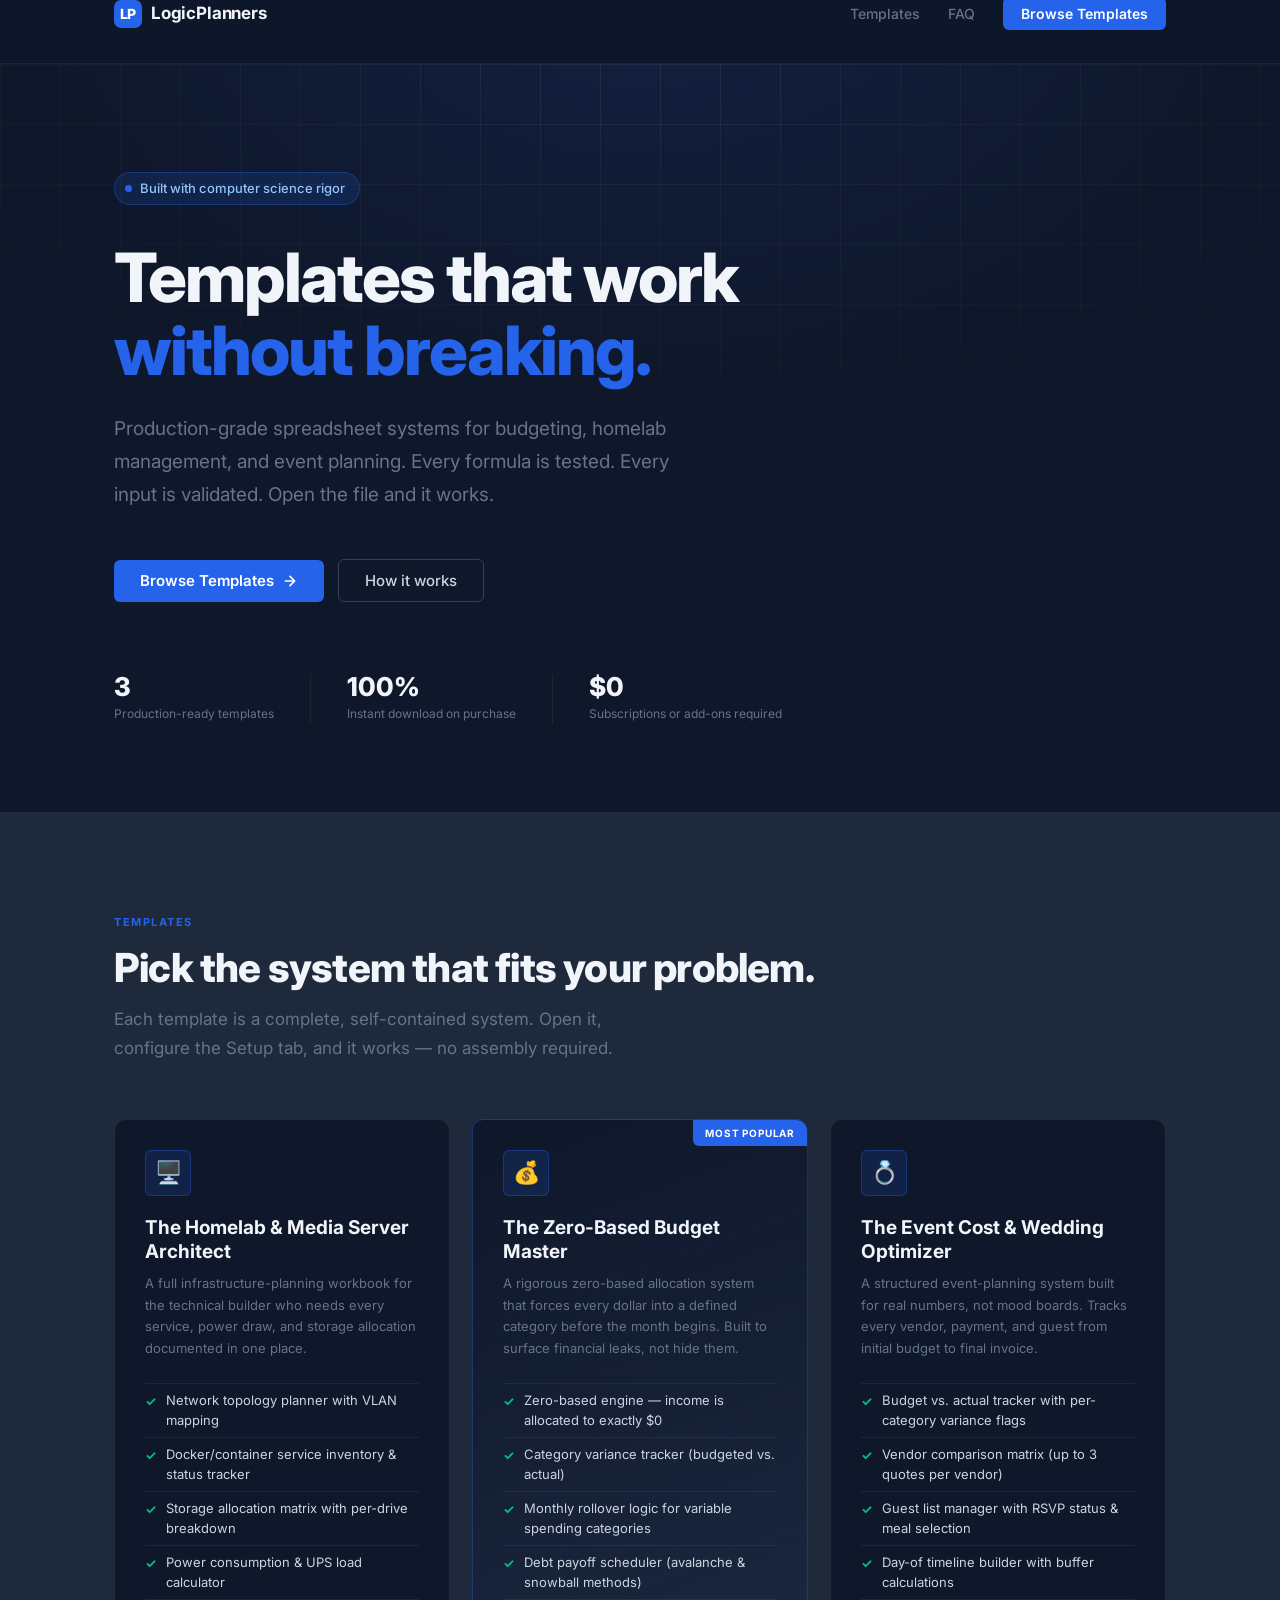
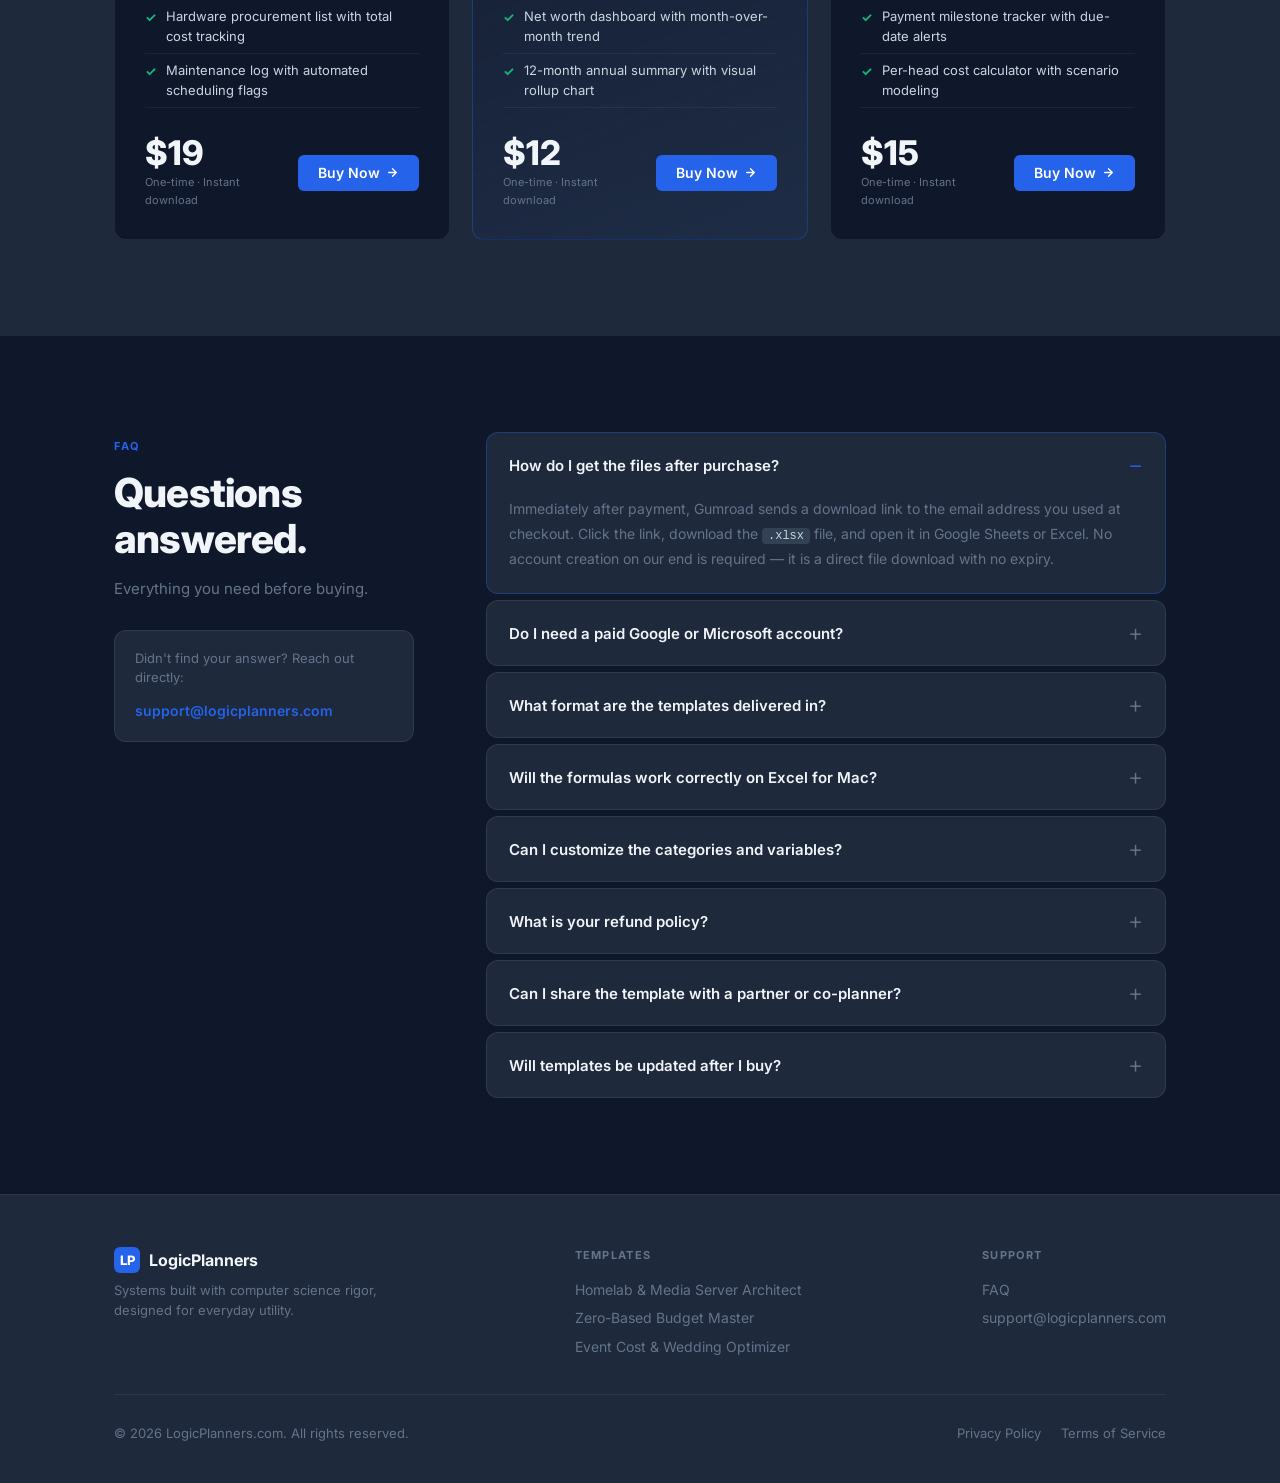
==== index.html @ 468525bf "Moved index.html to the root directory." ====
<!DOCTYPE html>
<html lang="en">
<head>
  <meta charset="UTF-8">
  <meta name="viewport" content="width=device-width, initial-scale=1.0">
  <meta name="description" content="Production-grade spreadsheet templates for budgeting, homelab management, and event planning. Built with computer science rigor, designed for everyday utility.">
  <meta name="theme-color" content="#0F172A">
  <title>LogicPlanners — Precision-Engineered Templates</title>
  <link rel="preconnect" href="https://fonts.googleapis.com">
  <link rel="preconnect" href="https://fonts.gstatic.com" crossorigin>
  <link href="https://fonts.googleapis.com/css2?family=Inter:ital,opsz,wght@0,14..32,400;0,14..32,500;0,14..32,600;0,14..32,700;0,14..32,800;1,14..32,400&display=swap" rel="stylesheet">
  <script src="https://gumroad.com/js/gumroad.js"></script>

  <style>
    /* ==========================================================
       CSS CUSTOM PROPERTIES — SLATE DARK PALETTE
    ========================================================== */
    :root {
      /* Surfaces */
      --bg-base:          #0F172A; /* Slate 900 */
      --bg-surface:       #1E293B; /* Slate 800 */
      --bg-elevated:      #334155; /* Slate 700 */

      /* Text */
      --text-primary:     #F1F5F9; /* Slate 100 */
      --text-secondary:   #CBD5E1; /* Slate 300 */
      --text-muted:       #64748B; /* Slate 500 — matches design_system.md */

      /* Accent */
      --accent:           #2563EB; /* Blue — primary action, design_system.md */
      --accent-hover:     #1D4ED8;
      --accent-glow:      rgba(37, 99, 235, 0.15);
      --accent-border:    rgba(37, 99, 235, 0.35);

      /* Status */
      --success:          #10B981; /* Green — design_system.md */
      --error:            #EF4444; /* Red  — design_system.md */

      /* Borders */
      --border-subtle:    rgba(255, 255, 255, 0.06);
      --border-card:      rgba(255, 255, 255, 0.08);

      /* Misc */
      --radius-sm:        6px;
      --radius-md:        12px;
      --shadow-card:      0 8px 32px rgba(0, 0, 0, 0.45);
      --transition:       all 0.2s ease;
    }

    /* ==========================================================
       RESET & BASE
    ========================================================== */
    *, *::before, *::after {
      box-sizing: border-box;
      margin: 0;
      padding: 0;
    }

    html {
      scroll-behavior: smooth;
    }

    body {
      font-family: 'Inter', -apple-system, BlinkMacSystemFont, 'Segoe UI', Arial, sans-serif;
      background-color: var(--bg-base);
      color: var(--text-primary);
      line-height: 1.6;
      -webkit-font-smoothing: antialiased;
      -moz-osx-font-smoothing: grayscale;
    }

    a {
      color: inherit;
      text-decoration: none;
    }

    ul {
      list-style: none;
    }

    /* ==========================================================
       LAYOUT
    ========================================================== */
    .container {
      max-width: 1100px;
      margin: 0 auto;
      padding: 0 24px;
    }

    .section {
      padding: 96px 0;
    }

    /* ==========================================================
       TYPE SCALE
    ========================================================== */
    .section-eyebrow {
      display: inline-block;
      font-size: 11px;
      font-weight: 700;
      letter-spacing: 0.14em;
      text-transform: uppercase;
      color: var(--accent);
      margin-bottom: 14px;
    }

    .section-heading {
      font-size: clamp(28px, 4vw, 40px);
      font-weight: 800;
      color: var(--text-primary);
      line-height: 1.15;
      letter-spacing: -0.02em;
      margin-bottom: 14px;
    }

    .section-subheading {
      font-size: 17px;
      color: var(--text-muted);
      line-height: 1.7;
      max-width: 560px;
    }

    /* ==========================================================
       NAV
    ========================================================== */
    .nav {
      position: sticky;
      top: 0;
      z-index: 200;
      height: 64px;
      background-color: rgba(15, 23, 42, 0.88);
      backdrop-filter: blur(16px);
      -webkit-backdrop-filter: blur(16px);
      border-bottom: 1px solid var(--border-subtle);
    }

    .nav-inner {
      height: 100%;
      display: flex;
      align-items: center;
      justify-content: space-between;
    }

    .nav-logo {
      display: flex;
      align-items: center;
      gap: 9px;
      font-size: 17px;
      font-weight: 700;
      color: var(--text-primary);
      letter-spacing: -0.01em;
    }

    .nav-logo-mark {
      width: 28px;
      height: 28px;
      background: var(--accent);
      border-radius: 7px;
      display: flex;
      align-items: center;
      justify-content: center;
      font-size: 14px;
      font-weight: 800;
      color: #fff;
      flex-shrink: 0;
    }

    .nav-links {
      display: flex;
      align-items: center;
      gap: 28px;
    }

    .nav-links a {
      font-size: 14px;
      font-weight: 500;
      color: var(--text-muted);
      transition: var(--transition);
    }

    .nav-links a:hover {
      color: var(--text-primary);
    }

    .nav-cta {
      background: var(--accent) !important;
      color: #fff !important;
      padding: 8px 18px;
      border-radius: var(--radius-sm);
      font-weight: 600 !important;
    }

    .nav-cta:hover {
      background: var(--accent-hover) !important;
    }

    /* ==========================================================
       HERO
    ========================================================== */
    .hero {
      padding: 108px 0 88px;
      position: relative;
      overflow: hidden;
    }

    /* Radial accent glow behind hero text */
    .hero::before {
      content: '';
      position: absolute;
      inset: 0;
      background:
        radial-gradient(ellipse 900px 600px at 50% -100px, rgba(37, 99, 235, 0.13) 0%, transparent 70%);
      pointer-events: none;
    }

    /* Subtle grid lines */
    .hero::after {
      content: '';
      position: absolute;
      inset: 0;
      background-image:
        linear-gradient(var(--border-subtle) 1px, transparent 1px),
        linear-gradient(90deg, var(--border-subtle) 1px, transparent 1px);
      background-size: 60px 60px;
      mask-image: radial-gradient(ellipse 80% 60% at 50% 0%, black 0%, transparent 100%);
      -webkit-mask-image: radial-gradient(ellipse 80% 60% at 50% 0%, black 0%, transparent 100%);
      pointer-events: none;
    }

    .hero-content {
      position: relative;
      z-index: 1;
    }

    .hero-badge {
      display: inline-flex;
      align-items: center;
      gap: 8px;
      background: var(--accent-glow);
      border: 1px solid var(--accent-border);
      border-radius: 100px;
      padding: 5px 14px 5px 10px;
      font-size: 13px;
      font-weight: 500;
      color: #93C5FD;
      margin-bottom: 36px;
    }

    .hero-badge-dot {
      width: 7px;
      height: 7px;
      background: var(--accent);
      border-radius: 50%;
      flex-shrink: 0;
    }

    .hero-headline {
      font-size: clamp(38px, 6.5vw, 68px);
      font-weight: 800;
      line-height: 1.08;
      letter-spacing: -0.03em;
      color: var(--text-primary);
      max-width: 820px;
      margin-bottom: 24px;
    }

    .hero-headline em {
      font-style: normal;
      color: var(--accent);
    }

    .hero-subheadline {
      font-size: clamp(16px, 2vw, 19px);
      color: var(--text-muted);
      max-width: 560px;
      line-height: 1.75;
      margin-bottom: 48px;
    }

    .hero-actions {
      display: flex;
      gap: 14px;
      flex-wrap: wrap;
      align-items: center;
      margin-bottom: 72px;
    }

    /* Primary CTA */
    .btn-primary {
      display: inline-flex;
      align-items: center;
      gap: 8px;
      background: var(--accent);
      color: #fff;
      font-size: 15px;
      font-weight: 600;
      padding: 13px 26px;
      border-radius: var(--radius-sm);
      border: none;
      cursor: pointer;
      transition: var(--transition);
      text-decoration: none;
      line-height: 1;
    }

    .btn-primary:hover {
      background: var(--accent-hover);
      transform: translateY(-2px);
      box-shadow: 0 8px 20px rgba(37, 99, 235, 0.35);
    }

    /* Ghost CTA */
    .btn-ghost {
      display: inline-flex;
      align-items: center;
      gap: 8px;
      background: transparent;
      color: var(--text-secondary);
      font-size: 15px;
      font-weight: 500;
      padding: 13px 26px;
      border-radius: var(--radius-sm);
      border: 1px solid var(--bg-elevated);
      cursor: pointer;
      transition: var(--transition);
      text-decoration: none;
      line-height: 1;
    }

    .btn-ghost:hover {
      border-color: var(--text-muted);
      color: var(--text-primary);
    }

    /* Arrow icon */
    .icon-arrow {
      display: inline-block;
      width: 16px;
      height: 16px;
    }

    /* Trust bar */
    .hero-trust {
      display: flex;
      align-items: center;
      gap: 0;
    }

    .trust-stat {
      padding: 0 36px 0 0;
      margin-right: 36px;
      border-right: 1px solid var(--border-subtle);
    }

    .trust-stat:last-child {
      border-right: none;
      margin-right: 0;
    }

    .trust-stat-number {
      font-size: 26px;
      font-weight: 800;
      color: var(--text-primary);
      display: block;
      line-height: 1;
      margin-bottom: 4px;
    }

    .trust-stat-label {
      font-size: 12px;
      color: var(--text-muted);
      display: block;
    }

    /* ==========================================================
       PRODUCT SHOWCASE
    ========================================================== */
    .products {
      background: var(--bg-surface);
    }

    .products-header {
      margin-bottom: 56px;
    }

    .products-grid {
      display: grid;
      grid-template-columns: repeat(3, 1fr);
      gap: 22px;
      align-items: start;
    }

    .product-card {
      background: var(--bg-base);
      border: 1px solid var(--border-card);
      border-radius: var(--radius-md);
      padding: 30px;
      display: flex;
      flex-direction: column;
      position: relative;
      overflow: hidden;
      transition: var(--transition);
    }

    .product-card:hover {
      border-color: var(--accent-border);
      transform: translateY(-5px);
      box-shadow: var(--shadow-card);
    }

    .product-card.featured {
      border-color: var(--accent-border);
      background: linear-gradient(160deg, var(--bg-base) 0%, rgba(37, 99, 235, 0.06) 100%);
    }

    /* "Most Popular" ribbon */
    .card-ribbon {
      position: absolute;
      top: 0;
      right: 0;
      background: var(--accent);
      color: #fff;
      font-size: 10px;
      font-weight: 700;
      letter-spacing: 0.08em;
      text-transform: uppercase;
      padding: 5px 12px;
      border-bottom-left-radius: var(--radius-sm);
    }

    .card-icon {
      width: 46px;
      height: 46px;
      background: var(--accent-glow);
      border: 1px solid var(--accent-border);
      border-radius: var(--radius-sm);
      display: flex;
      align-items: center;
      justify-content: center;
      font-size: 22px;
      margin-bottom: 20px;
      flex-shrink: 0;
    }

    .card-name {
      font-size: 19px;
      font-weight: 700;
      color: var(--text-primary);
      line-height: 1.25;
      margin-bottom: 10px;
    }

    .card-desc {
      font-size: 13px;
      color: var(--text-muted);
      line-height: 1.65;
      margin-bottom: 24px;
    }

    .card-features {
      flex: 1;
      margin-bottom: 28px;
    }

    .card-features li {
      display: flex;
      align-items: flex-start;
      gap: 10px;
      font-size: 13px;
      color: var(--text-secondary);
      padding: 7px 0;
      border-bottom: 1px solid var(--border-subtle);
      line-height: 1.5;
    }

    .card-features li:first-child {
      border-top: 1px solid var(--border-subtle);
    }

    .check {
      color: var(--success);
      font-size: 13px;
      flex-shrink: 0;
      margin-top: 1px;
      font-weight: 700;
    }

    .card-footer {
      display: flex;
      align-items: center;
      justify-content: space-between;
      gap: 12px;
    }

    .card-price-block {
      display: flex;
      flex-direction: column;
    }

    .price {
      font-size: 34px;
      font-weight: 800;
      color: var(--text-primary);
      line-height: 1;
    }

    .price-note {
      font-size: 11px;
      color: var(--text-muted);
      margin-top: 4px;
    }

    /* Buy Now button */
    .btn-buy {
      display: inline-flex;
      align-items: center;
      justify-content: center;
      gap: 6px;
      background: var(--accent);
      color: #fff;
      font-size: 14px;
      font-weight: 600;
      padding: 11px 20px;
      border-radius: var(--radius-sm);
      border: none;
      cursor: pointer;
      transition: var(--transition);
      text-decoration: none;
      white-space: nowrap;
      line-height: 1;
    }

    .btn-buy:hover {
      background: var(--accent-hover);
      transform: translateY(-1px);
      box-shadow: 0 4px 12px rgba(37, 99, 235, 0.4);
    }

    /* ==========================================================
       FAQ
    ========================================================== */
    .faq-layout {
      display: grid;
      grid-template-columns: 300px 1fr;
      gap: 72px;
      align-items: start;
    }

    .faq-sidebar {
      position: sticky;
      top: 84px;
    }

    .faq-contact-box {
      margin-top: 28px;
      padding: 18px 20px;
      background: var(--bg-surface);
      border: 1px solid var(--border-card);
      border-radius: var(--radius-md);
    }

    .faq-contact-box p {
      font-size: 13px;
      color: var(--text-muted);
      margin-bottom: 10px;
      line-height: 1.5;
    }

    .faq-contact-box a {
      font-size: 14px;
      font-weight: 600;
      color: var(--accent);
      transition: var(--transition);
    }

    .faq-contact-box a:hover {
      text-decoration: underline;
    }

    /* Accordion using <details>/<summary> — zero JS */
    .faq-list {
      display: flex;
      flex-direction: column;
      gap: 6px;
    }

    details.faq-item {
      background: var(--bg-surface);
      border: 1px solid var(--border-card);
      border-radius: var(--radius-md);
      overflow: hidden;
      transition: border-color 0.2s ease;
    }

    details.faq-item[open] {
      border-color: var(--accent-border);
    }

    details.faq-item summary {
      display: flex;
      align-items: center;
      justify-content: space-between;
      padding: 20px 22px;
      cursor: pointer;
      font-size: 15px;
      font-weight: 600;
      color: var(--text-primary);
      line-height: 1.4;
      gap: 16px;
      user-select: none;
      list-style: none;
    }

    /* Remove browser default disclosure triangle */
    details.faq-item summary::-webkit-details-marker { display: none; }
    details.faq-item summary::marker { display: none; }

    /* +/− indicator */
    details.faq-item summary::after {
      content: '+';
      font-size: 24px;
      font-weight: 300;
      color: var(--text-muted);
      flex-shrink: 0;
      transition: transform 0.2s ease, color 0.2s ease;
      line-height: 1;
    }

    details.faq-item[open] summary::after {
      content: '−';
      color: var(--accent);
    }

    .faq-answer {
      padding: 0 22px 22px;
      font-size: 14px;
      color: var(--text-muted);
      line-height: 1.75;
    }

    .faq-answer a {
      color: var(--accent);
      transition: var(--transition);
    }

    .faq-answer a:hover {
      text-decoration: underline;
    }

    .faq-answer code {
      background: var(--bg-elevated);
      color: var(--text-secondary);
      font-size: 12px;
      padding: 1px 6px;
      border-radius: 4px;
      font-family: 'SF Mono', 'Fira Code', monospace;
    }

    /* ==========================================================
       FOOTER
    ========================================================== */
    .footer {
      background: var(--bg-surface);
      border-top: 1px solid var(--border-subtle);
      padding: 52px 0 40px;
    }

    .footer-top {
      display: flex;
      align-items: flex-start;
      justify-content: space-between;
      gap: 40px;
      flex-wrap: wrap;
      padding-bottom: 36px;
      border-bottom: 1px solid var(--border-subtle);
      margin-bottom: 28px;
    }

    .footer-brand-col {
      display: flex;
      flex-direction: column;
      gap: 8px;
    }

    .footer-logo {
      display: flex;
      align-items: center;
      gap: 9px;
      font-size: 16px;
      font-weight: 700;
      color: var(--text-primary);
    }

    .footer-logo-mark {
      width: 26px;
      height: 26px;
      background: var(--accent);
      border-radius: 6px;
      display: flex;
      align-items: center;
      justify-content: center;
      font-size: 13px;
      font-weight: 800;
      color: #fff;
      flex-shrink: 0;
    }

    .footer-tagline {
      font-size: 13px;
      color: var(--text-muted);
      max-width: 280px;
      line-height: 1.5;
    }

    .footer-links-col {
      display: flex;
      flex-direction: column;
      gap: 6px;
    }

    .footer-links-heading {
      font-size: 11px;
      font-weight: 700;
      letter-spacing: 0.12em;
      text-transform: uppercase;
      color: var(--text-muted);
      margin-bottom: 8px;
    }

    .footer-links-col a {
      font-size: 14px;
      color: var(--text-muted);
      transition: var(--transition);
    }

    .footer-links-col a:hover {
      color: var(--text-primary);
    }

    .footer-bottom {
      display: flex;
      align-items: center;
      justify-content: space-between;
      flex-wrap: wrap;
      gap: 12px;
    }

    .footer-copy {
      font-size: 13px;
      color: var(--text-muted);
    }

    .footer-legal {
      display: flex;
      gap: 20px;
    }

    .footer-legal a {
      font-size: 13px;
      color: var(--text-muted);
      transition: var(--transition);
    }

    .footer-legal a:hover {
      color: var(--text-primary);
    }

    /* ==========================================================
       RESPONSIVE
    ========================================================== */

    /* Tablet / small desktop */
    @media (max-width: 1024px) {
      .products-grid {
        grid-template-columns: repeat(2, 1fr);
      }

      .products-grid .product-card:last-child {
        grid-column: 1 / -1;
        max-width: 540px;
        justify-self: center;
        width: 100%;
      }

      .faq-layout {
        grid-template-columns: 1fr;
        gap: 40px;
      }

      .faq-sidebar {
        position: static;
      }
    }

    /* Mobile */
    @media (max-width: 768px) {
      .section {
        padding: 72px 0;
      }

      .hero {
        padding: 80px 0 64px;
      }

      .nav-links {
        display: none;
      }

      .products-grid {
        grid-template-columns: 1fr;
      }

      .products-grid .product-card:last-child {
        grid-column: auto;
        max-width: none;
        justify-self: auto;
      }

      .card-footer {
        flex-direction: column;
        align-items: flex-start;
      }

      .btn-buy {
        width: 100%;
        justify-content: center;
        padding: 13px 20px;
      }

      .hero-trust {
        flex-direction: column;
        gap: 20px;
        align-items: flex-start;
      }

      .trust-stat {
        border-right: none;
        margin-right: 0;
        padding-right: 0;
      }

      .footer-top {
        flex-direction: column;
        gap: 32px;
      }

      .footer-bottom {
        flex-direction: column;
        align-items: flex-start;
      }
    }

    /* Small mobile */
    @media (max-width: 480px) {
      .container {
        padding: 0 16px;
      }

      .hero-actions {
        flex-direction: column;
        gap: 12px;
      }

      .hero-actions .btn-primary,
      .hero-actions .btn-ghost {
        width: 100%;
        justify-content: center;
      }

      .hero-headline {
        font-size: clamp(32px, 10vw, 48px);
      }
    }
  </style>
</head>
<body>

  <!-- ============================================================
       NAVIGATION
  ============================================================ -->
  <header>
    <nav class="nav">
      <div class="container">
        <div class="nav-inner">

          <a href="/" class="nav-logo">
            <span class="nav-logo-mark">LP</span>
            LogicPlanners
          </a>

          <ul class="nav-links">
            <li><a href="#products">Templates</a></li>
            <li><a href="#faq">FAQ</a></li>
            <li>
              <a href="#products" class="nav-cta">Browse Templates</a>
            </li>
          </ul>

        </div>
      </div>
    </nav>
  </header>


  <!-- ============================================================
       HERO
  ============================================================ -->
  <section id="hero" class="hero">
    <div class="container">
      <div class="hero-content">

        <div class="hero-badge">
          <span class="hero-badge-dot"></span>
          Built with computer science rigor
        </div>

        <h1 class="hero-headline">
          Templates that work<br>
          <em>without breaking.</em>
        </h1>

        <p class="hero-subheadline">
          Production-grade spreadsheet systems for budgeting, homelab management, and event planning. Every formula is tested. Every input is validated. Open the file and it works.
        </p>

        <div class="hero-actions">
          <a href="#products" class="btn-primary">
            Browse Templates
            <svg class="icon-arrow" xmlns="http://www.w3.org/2000/svg" viewBox="0 0 24 24" fill="none" stroke="currentColor" stroke-width="2.5" stroke-linecap="round" stroke-linejoin="round" aria-hidden="true"><path d="M5 12h14M12 5l7 7-7 7"/></svg>
          </a>
          <a href="#faq" class="btn-ghost">How it works</a>
        </div>

        <div class="hero-trust">
          <div class="trust-stat">
            <span class="trust-stat-number">3</span>
            <span class="trust-stat-label">Production-ready templates</span>
          </div>
          <div class="trust-stat">
            <span class="trust-stat-number">100%</span>
            <span class="trust-stat-label">Instant download on purchase</span>
          </div>
          <div class="trust-stat">
            <span class="trust-stat-number">$0</span>
            <span class="trust-stat-label">Subscriptions or add-ons required</span>
          </div>
        </div>

      </div>
    </div>
  </section>


  <!-- ============================================================
       PRODUCT SHOWCASE
  ============================================================ -->
  <section id="products" class="products section">
    <div class="container">

      <div class="products-header">
        <span class="section-eyebrow">Templates</span>
        <h2 class="section-heading">Pick the system that fits your problem.</h2>
        <p class="section-subheading">Each template is a complete, self-contained system. Open it, configure the Setup tab, and it works — no assembly required.</p>
      </div>

      <div class="products-grid">

        <!-- ———————————————————————————————
             Card 1: Homelab & Media Server Architect
        ——————————————————————————————— -->
        <div class="product-card">
          <div class="card-icon" aria-hidden="true">🖥️</div>
          <h3 class="card-name">The Homelab &amp; Media Server Architect</h3>
          <p class="card-desc">A full infrastructure-planning workbook for the technical builder who needs every service, power draw, and storage allocation documented in one place.</p>
          <ul class="card-features">
            <li><span class="check" aria-hidden="true">✓</span> Network topology planner with VLAN mapping</li>
            <li><span class="check" aria-hidden="true">✓</span> Docker/container service inventory &amp; status tracker</li>
            <li><span class="check" aria-hidden="true">✓</span> Storage allocation matrix with per-drive breakdown</li>
            <li><span class="check" aria-hidden="true">✓</span> Power consumption &amp; UPS load calculator</li>
            <li><span class="check" aria-hidden="true">✓</span> Hardware procurement list with total cost tracking</li>
            <li><span class="check" aria-hidden="true">✓</span> Maintenance log with automated scheduling flags</li>
          </ul>
          <div class="card-footer">
            <div class="card-price-block">
              <span class="price">$19</span>
              <span class="price-note">One-time · Instant download</span>
            </div>
            <a class="btn-buy gumroad-button"
               href="https://logicplanners.gumroad.com/l/homelab-architect"
               data-gumroad-overlay-checkout="true"
               aria-label="Buy The Homelab &amp; Media Server Architect for $19">
              Buy Now
              <svg xmlns="http://www.w3.org/2000/svg" width="13" height="13" viewBox="0 0 24 24" fill="none" stroke="currentColor" stroke-width="2.5" stroke-linecap="round" stroke-linejoin="round" aria-hidden="true"><path d="M5 12h14M12 5l7 7-7 7"/></svg>
            </a>
          </div>
        </div>

        <!-- ———————————————————————————————
             Card 2: Zero-Based Budget Master (Featured)
        ——————————————————————————————— -->
        <div class="product-card featured">
          <span class="card-ribbon">Most Popular</span>
          <div class="card-icon" aria-hidden="true">💰</div>
          <h3 class="card-name">The Zero-Based Budget Master</h3>
          <p class="card-desc">A rigorous zero-based allocation system that forces every dollar into a defined category before the month begins. Built to surface financial leaks, not hide them.</p>
          <ul class="card-features">
            <li><span class="check" aria-hidden="true">✓</span> Zero-based engine — income is allocated to exactly $0</li>
            <li><span class="check" aria-hidden="true">✓</span> Category variance tracker (budgeted vs. actual)</li>
            <li><span class="check" aria-hidden="true">✓</span> Monthly rollover logic for variable spending categories</li>
            <li><span class="check" aria-hidden="true">✓</span> Debt payoff scheduler (avalanche &amp; snowball methods)</li>
            <li><span class="check" aria-hidden="true">✓</span> Net worth dashboard with month-over-month trend</li>
            <li><span class="check" aria-hidden="true">✓</span> 12-month annual summary with visual rollup chart</li>
          </ul>
          <div class="card-footer">
            <div class="card-price-block">
              <span class="price">$12</span>
              <span class="price-note">One-time · Instant download</span>
            </div>
            <a class="btn-buy gumroad-button"
               href="https://logicplanners.gumroad.com/l/zero-based-budget"
               data-gumroad-overlay-checkout="true"
               aria-label="Buy The Zero-Based Budget Master for $12">
              Buy Now
              <svg xmlns="http://www.w3.org/2000/svg" width="13" height="13" viewBox="0 0 24 24" fill="none" stroke="currentColor" stroke-width="2.5" stroke-linecap="round" stroke-linejoin="round" aria-hidden="true"><path d="M5 12h14M12 5l7 7-7 7"/></svg>
            </a>
          </div>
        </div>

        <!-- ———————————————————————————————
             Card 3: Event Cost & Wedding Optimizer
        ——————————————————————————————— -->
        <div class="product-card">
          <div class="card-icon" aria-hidden="true">💍</div>
          <h3 class="card-name">The Event Cost &amp; Wedding Optimizer</h3>
          <p class="card-desc">A structured event-planning system built for real numbers, not mood boards. Tracks every vendor, payment, and guest from initial budget to final invoice.</p>
          <ul class="card-features">
            <li><span class="check" aria-hidden="true">✓</span> Budget vs. actual tracker with per-category variance flags</li>
            <li><span class="check" aria-hidden="true">✓</span> Vendor comparison matrix (up to 3 quotes per vendor)</li>
            <li><span class="check" aria-hidden="true">✓</span> Guest list manager with RSVP status &amp; meal selection</li>
            <li><span class="check" aria-hidden="true">✓</span> Day-of timeline builder with buffer calculations</li>
            <li><span class="check" aria-hidden="true">✓</span> Payment milestone tracker with due-date alerts</li>
            <li><span class="check" aria-hidden="true">✓</span> Per-head cost calculator with scenario modeling</li>
          </ul>
          <div class="card-footer">
            <div class="card-price-block">
              <span class="price">$15</span>
              <span class="price-note">One-time · Instant download</span>
            </div>
            <a class="btn-buy gumroad-button"
               href="https://logicplanners.gumroad.com/l/event-wedding-optimizer"
               data-gumroad-overlay-checkout="true"
               aria-label="Buy The Event Cost &amp; Wedding Optimizer for $15">
              Buy Now
              <svg xmlns="http://www.w3.org/2000/svg" width="13" height="13" viewBox="0 0 24 24" fill="none" stroke="currentColor" stroke-width="2.5" stroke-linecap="round" stroke-linejoin="round" aria-hidden="true"><path d="M5 12h14M12 5l7 7-7 7"/></svg>
            </a>
          </div>
        </div>

      </div>
    </div>
  </section>


  <!-- ============================================================
       FAQ
  ============================================================ -->
  <section id="faq" class="section">
    <div class="container">
      <div class="faq-layout">

        <!-- Sidebar -->
        <div class="faq-sidebar">
          <span class="section-eyebrow">FAQ</span>
          <h2 class="section-heading">Questions answered.</h2>
          <p class="section-subheading" style="font-size: 15px;">Everything you need before buying.</p>
          <div class="faq-contact-box">
            <p>Didn't find your answer? Reach out directly:</p>
            <a href="mailto:support@logicplanners.com">support@logicplanners.com</a>
          </div>
        </div>

        <!-- Accordion -->
        <div class="faq-list" role="list">

          <details class="faq-item" open>
            <summary>How do I get the files after purchase?</summary>
            <div class="faq-answer">
              Immediately after payment, Gumroad sends a download link to the email address you used at checkout. Click the link, download the <code>.xlsx</code> file, and open it in Google Sheets or Excel. No account creation on our end is required — it is a direct file download with no expiry.
            </div>
          </details>

          <details class="faq-item">
            <summary>Do I need a paid Google or Microsoft account?</summary>
            <div class="faq-answer">
              No. All templates are standard <code>.xlsx</code> files. A free Google account (Google Sheets) is sufficient. Microsoft Excel 2016 or any version of Microsoft 365 also works. No paid tiers, no add-ons, and no third-party service access is required.
            </div>
          </details>

          <details class="faq-item">
            <summary>What format are the templates delivered in?</summary>
            <div class="faq-answer">
              All templates are delivered as <code>.xlsx</code> files. This format is compatible with Google Sheets, Microsoft Excel for Windows, Microsoft Excel for Mac (2016+), and LibreOffice Calc 7.x. Every formula uses standard functions — no proprietary add-ins or macros are required.
            </div>
          </details>

          <details class="faq-item">
            <summary>Will the formulas work correctly on Excel for Mac?</summary>
            <div class="faq-answer">
              Yes. All templates are tested against Microsoft 365 (Mac and Windows) and Google Sheets. Array formulas use standard syntax for cross-platform compatibility. If you encounter any formula error after opening the file, email <a href="mailto:support@logicplanners.com">support@logicplanners.com</a> with a screenshot and it will be diagnosed and corrected.
            </div>
          </details>

          <details class="faq-item">
            <summary>Can I customize the categories and variables?</summary>
            <div class="faq-answer">
              Yes — that is the intended workflow. Every template includes a dedicated <strong>Setup tab</strong> where you configure all global variables: category names, income sources, tax rates, thresholds, and more. Input cells are clearly marked with a distinct background color. Formula cells are locked to prevent accidental changes. You configure the system through the Setup tab; you do not touch any formula cells directly.
            </div>
          </details>

          <details class="faq-item">
            <summary>What is your refund policy?</summary>
            <div class="faq-answer">
              7-day full refund, no questions asked. If the template does not do what the product description states it does, email <a href="mailto:support@logicplanners.com">support@logicplanners.com</a> within 7 days of purchase and a full refund will be issued through Gumroad. Refunds typically appear within 3–5 business days depending on your bank.
            </div>
          </details>

          <details class="faq-item">
            <summary>Can I share the template with a partner or co-planner?</summary>
            <div class="faq-answer">
              One license covers one user. Sharing with a spouse, partner, or co-planner working on the same project you purchased the template for is permitted. Redistribution, resale, or sharing with unrelated individuals or organizations is not permitted under the standard license.
            </div>
          </details>

          <details class="faq-item">
            <summary>Will templates be updated after I buy?</summary>
            <div class="faq-answer">
              Yes. Gumroad sends updated file versions to your original download link automatically. When a template receives a significant update, existing customers get access to the new version at no additional cost. Bug fixes are always free.
            </div>
          </details>

        </div>
      </div>
    </div>
  </section>


  <!-- ============================================================
       FOOTER
  ============================================================ -->
  <footer class="footer">
    <div class="container">

      <div class="footer-top">
        <div class="footer-brand-col">
          <div class="footer-logo">
            <span class="footer-logo-mark">LP</span>
            LogicPlanners
          </div>
          <p class="footer-tagline">Systems built with computer science rigor, designed for everyday utility.</p>
        </div>

        <div class="footer-links-col">
          <p class="footer-links-heading">Templates</p>
          <a href="https://logicplanners.gumroad.com/l/homelab-architect" data-gumroad-overlay-checkout="true">Homelab &amp; Media Server Architect</a>
          <a href="https://logicplanners.gumroad.com/l/zero-based-budget" data-gumroad-overlay-checkout="true">Zero-Based Budget Master</a>
          <a href="https://logicplanners.gumroad.com/l/event-wedding-optimizer" data-gumroad-overlay-checkout="true">Event Cost &amp; Wedding Optimizer</a>
        </div>

        <div class="footer-links-col">
          <p class="footer-links-heading">Support</p>
          <a href="#faq">FAQ</a>
          <a href="mailto:support@logicplanners.com">support@logicplanners.com</a>
        </div>
      </div>

      <div class="footer-bottom">
        <p class="footer-copy">&copy; 2026 LogicPlanners.com. All rights reserved.</p>
        <nav class="footer-legal" aria-label="Legal">
          <a href="/privacy">Privacy Policy</a>
          <a href="/terms">Terms of Service</a>
        </nav>
      </div>

    </div>
  </footer>

</body>
</html>
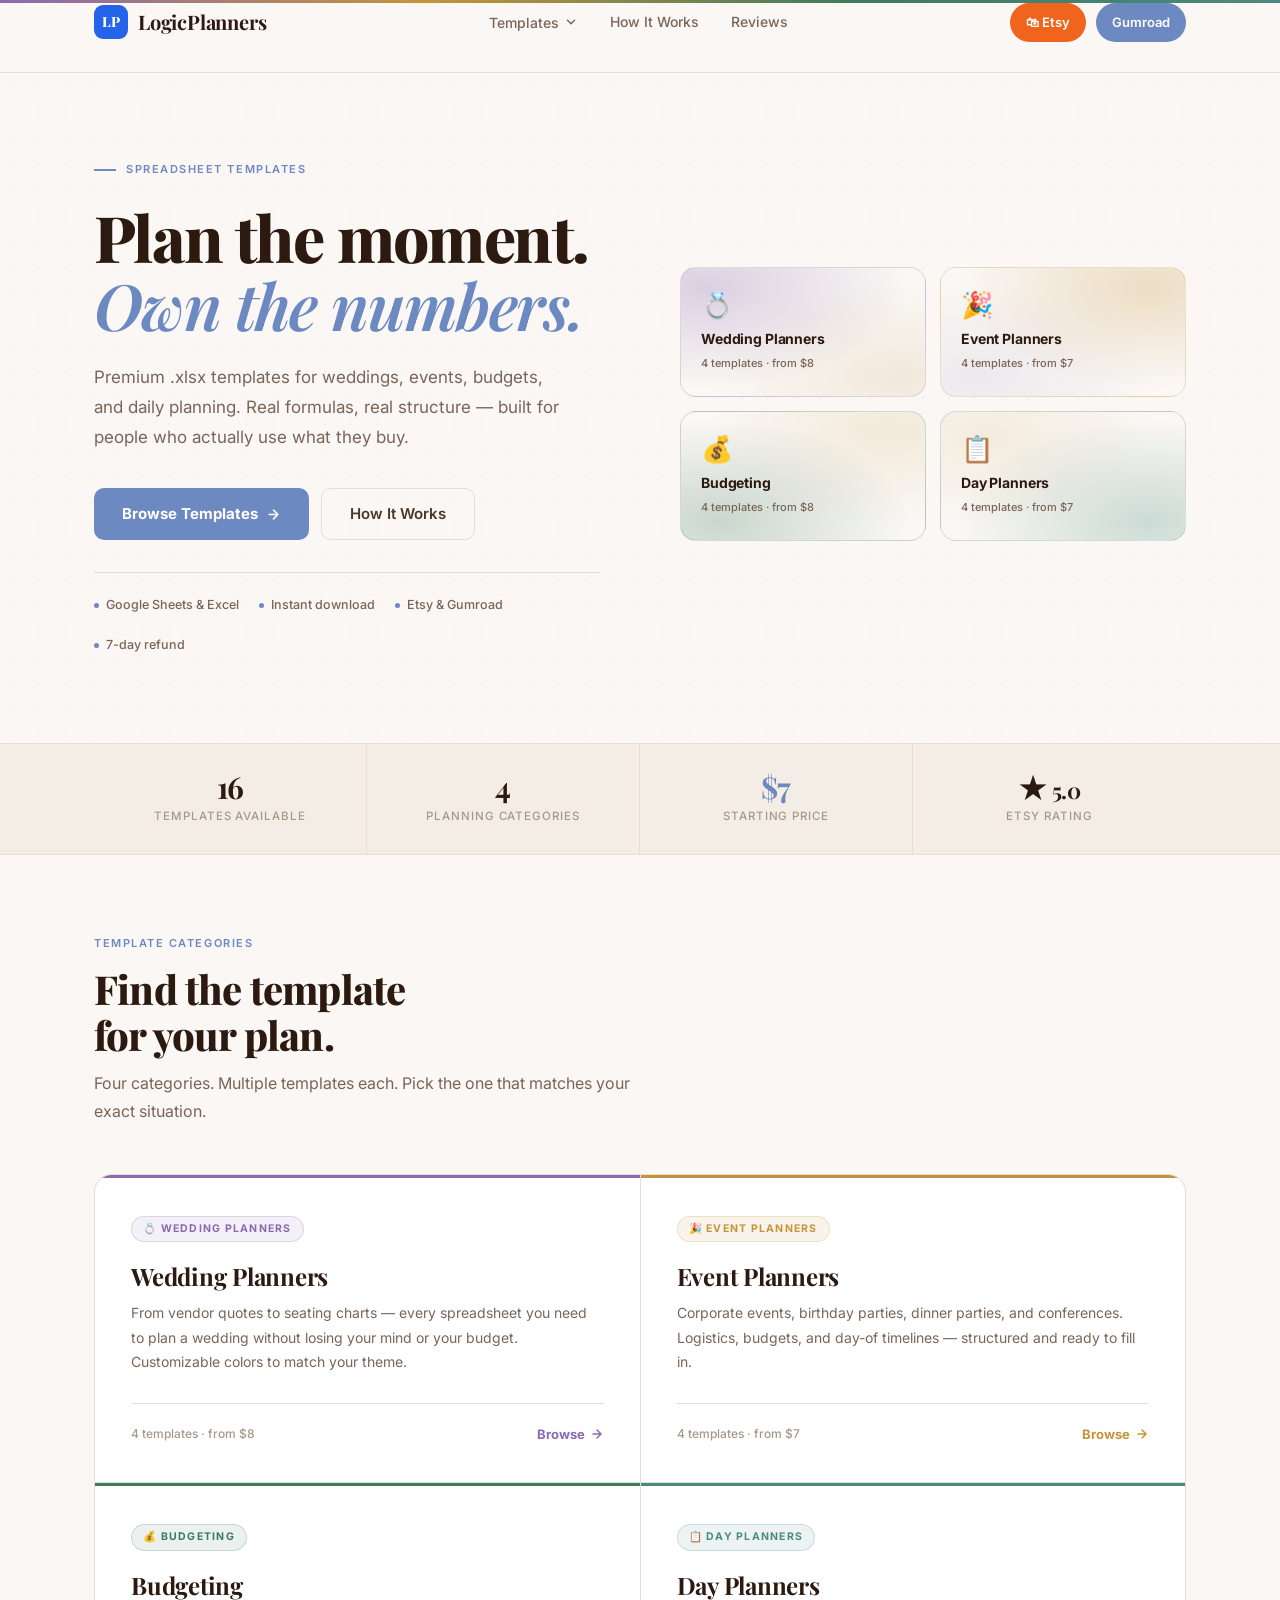
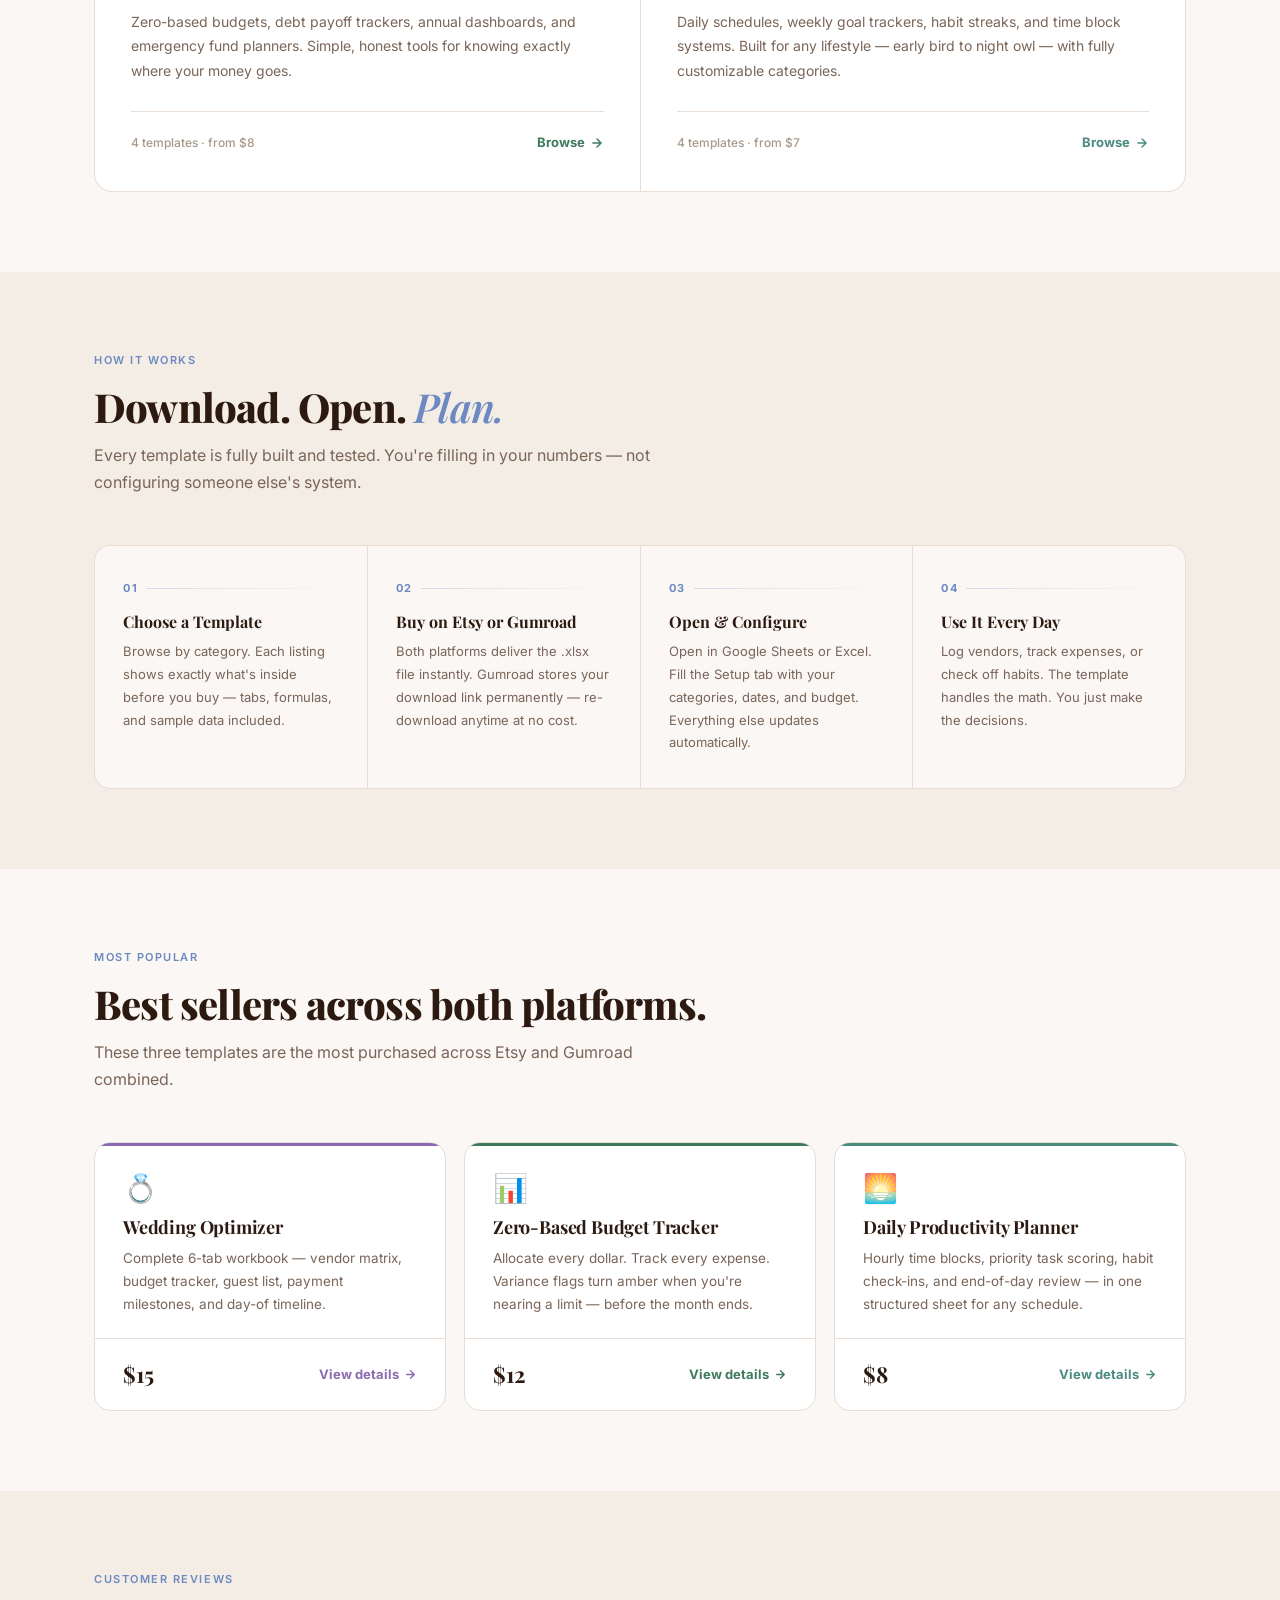
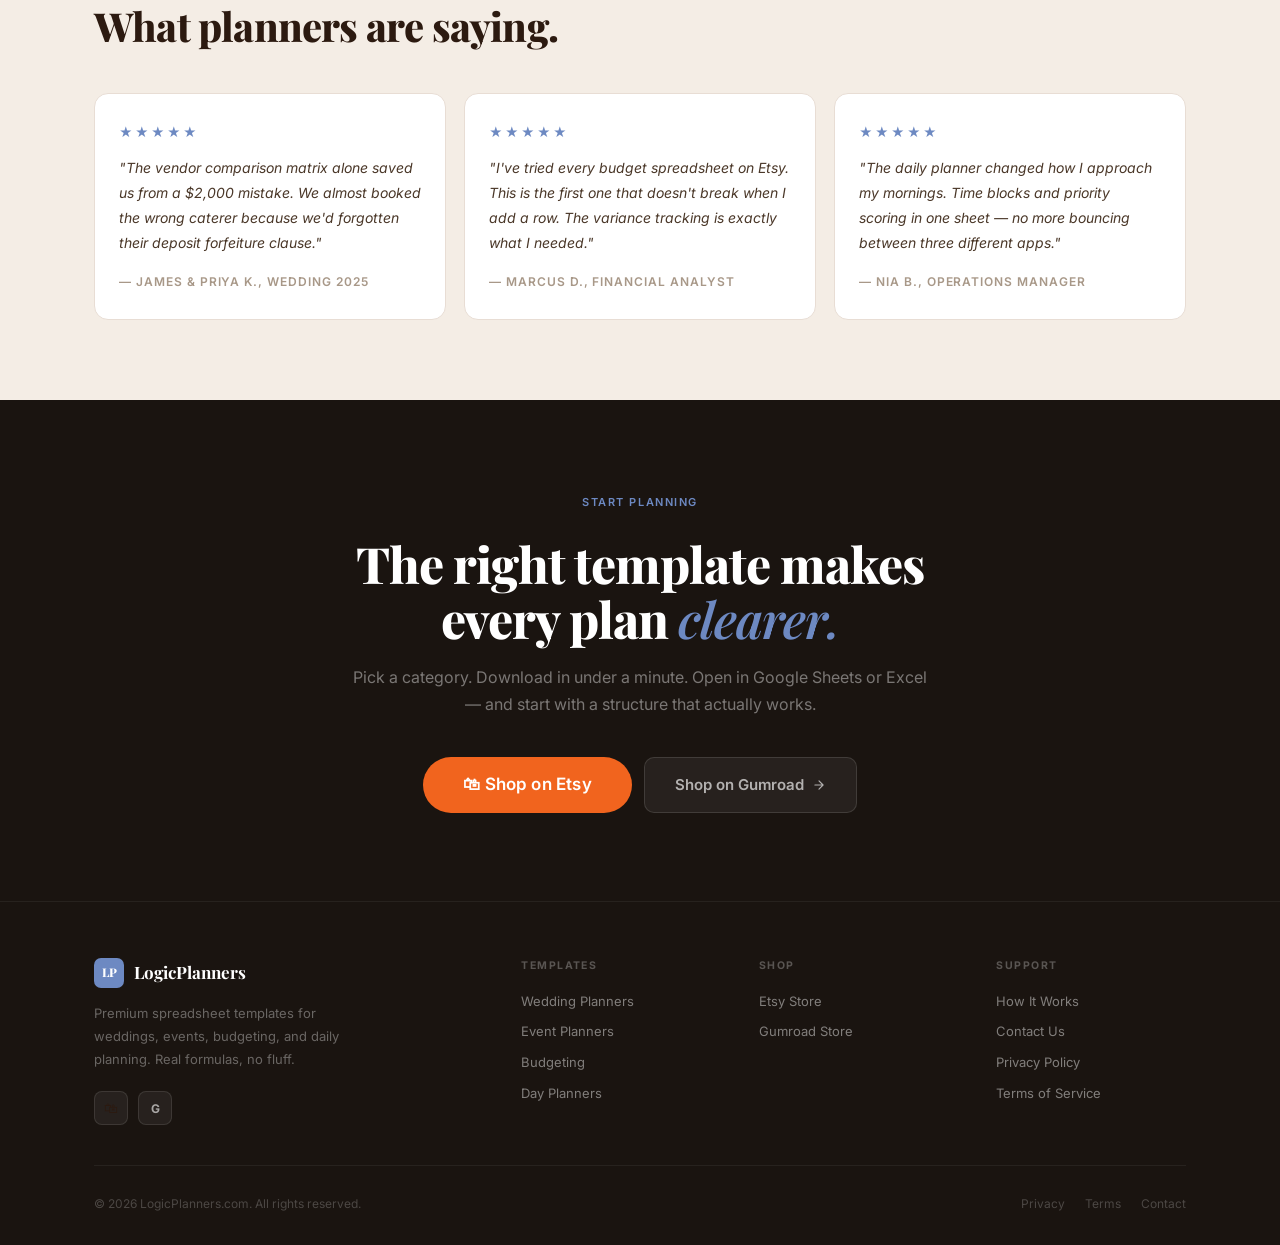
==== commit 650cf0de: "Move web files to root for Vercel" ====
--- a/index.html
+++ b/index.html
@@ -3,1186 +3,842 @@
 <head>
   <meta charset="UTF-8">
   <meta name="viewport" content="width=device-width, initial-scale=1.0">
-  <meta name="description" content="Production-grade spreadsheet templates for budgeting, homelab management, and event planning. Built with computer science rigor, designed for everyday utility.">
-  <meta name="theme-color" content="#0F172A">
-  <title>LogicPlanners — Precision-Engineered Templates</title>
+  <meta name="description" content="Premium spreadsheet templates for weddings, events, budgeting, and daily planning. Built for real numbers, not mood boards. Available on Etsy and Gumroad.">
+  <title>LogicPlanners — Templates for Every Plan</title>
   <link rel="preconnect" href="https://fonts.googleapis.com">
   <link rel="preconnect" href="https://fonts.gstatic.com" crossorigin>
-  <link href="https://fonts.googleapis.com/css2?family=Inter:ital,opsz,wght@0,14..32,400;0,14..32,500;0,14..32,600;0,14..32,700;0,14..32,800;1,14..32,400&display=swap" rel="stylesheet">
+  <link href="https://fonts.googleapis.com/css2?family=Playfair+Display:ital,wght@0,400;0,600;0,700;0,800;1,400;1,600&family=Inter:ital,opsz,wght@0,14..32,300;0,14..32,400;0,14..32,500;0,14..32,600;0,14..32,700&display=swap" rel="stylesheet">
+  <link rel="stylesheet" href="styles.css">
   <script src="https://gumroad.com/js/gumroad.js"></script>
 
   <style>
-    /* ==========================================================
-       CSS CUSTOM PROPERTIES — SLATE DARK PALETTE
-    ========================================================== */
+    /* ══════════════════════════════════════════
+       Homepage — Warm & Cohesive
+       ══════════════════════════════════════════ */
     :root {
-      /* Surfaces */
-      --bg-base:          #0F172A; /* Slate 900 */
-      --bg-surface:       #1E293B; /* Slate 800 */
-      --bg-elevated:      #334155; /* Slate 700 */
-
-      /* Text */
-      --text-primary:     #F1F5F9; /* Slate 100 */
-      --text-secondary:   #CBD5E1; /* Slate 300 */
-      --text-muted:       #64748B; /* Slate 500 — matches design_system.md */
-
-      /* Accent */
-      --accent:           #2563EB; /* Blue — primary action, design_system.md */
-      --accent-hover:     #1D4ED8;
-      --accent-glow:      rgba(37, 99, 235, 0.15);
-      --accent-border:    rgba(37, 99, 235, 0.35);
-
-      /* Status */
-      --success:          #10B981; /* Green — design_system.md */
-      --error:            #EF4444; /* Red  — design_system.md */
-
-      /* Borders */
-      --border-subtle:    rgba(255, 255, 255, 0.06);
-      --border-card:      rgba(255, 255, 255, 0.08);
-
-      /* Misc */
-      --radius-sm:        6px;
-      --radius-md:        12px;
-      --shadow-card:      0 8px 32px rgba(0, 0, 0, 0.45);
-      --transition:       all 0.2s ease;
-    }
-
-    /* ==========================================================
-       RESET & BASE
-    ========================================================== */
-    *, *::before, *::after {
-      box-sizing: border-box;
-      margin: 0;
-      padding: 0;
-    }
-
-    html {
-      scroll-behavior: smooth;
-    }
-
-    body {
-      font-family: 'Inter', -apple-system, BlinkMacSystemFont, 'Segoe UI', Arial, sans-serif;
-      background-color: var(--bg-base);
-      color: var(--text-primary);
-      line-height: 1.6;
-      -webkit-font-smoothing: antialiased;
-      -moz-osx-font-smoothing: grayscale;
-    }
-
-    a {
-      color: inherit;
-      text-decoration: none;
-    }
-
-    ul {
-      list-style: none;
-    }
-
-    /* ==========================================================
-       LAYOUT
-    ========================================================== */
-    .container {
-      max-width: 1100px;
-      margin: 0 auto;
-      padding: 0 24px;
-    }
-
-    .section {
-      padding: 96px 0;
-    }
-
-    /* ==========================================================
-       TYPE SCALE
-    ========================================================== */
-    .section-eyebrow {
-      display: inline-block;
-      font-size: 11px;
-      font-weight: 700;
-      letter-spacing: 0.14em;
-      text-transform: uppercase;
-      color: var(--accent);
-      margin-bottom: 14px;
-    }
-
-    .section-heading {
-      font-size: clamp(28px, 4vw, 40px);
-      font-weight: 800;
-      color: var(--text-primary);
-      line-height: 1.15;
+      /* Homepage accent — warm soft blue */
+      --home-blue:        #6D89C2;
+      --home-blue-dark:   #5A75AC;
+      --home-blue-light:  rgba(109,137,194,0.10);
+      --home-blue-border: rgba(109,137,194,0.26);
+
+      --home-ink:         #2C1A10;
+      --home-ink-2:       #4A3728;
+      --home-ink-3:       #7A6558;
+      --home-ink-4:       #A89888;
+
+      --home-cream:       #FAF7F4;
+      --home-surface:     #F4EDE5;
+      --home-border:      #E8DDD4;
+      --home-dark:        #1A1410;
+
+      /* Per-category accent colors */
+      --wedding-color:    #8B6AB0;
+      --events-color:     #C4943A;
+      --budget-color:     #3F7A5E;
+      --planner-color:    #4A8B7F;
+    }
+
+    body { background: var(--home-cream); color: var(--home-ink); }
+
+    /* ── Top accent bar ── */
+    .home-top-bar {
+      height: 3px;
+      background: linear-gradient(90deg,
+        var(--wedding-color),
+        var(--events-color),
+        var(--budget-color),
+        var(--planner-color)
+      );
+    }
+
+    /* ── NAV ── */
+    .nav {
+      background: rgba(250,247,244,0.97);
+      border-bottom: 1px solid var(--home-border);
+    }
+    .nav-logo-text  { color: var(--home-ink); }
+    .nav-link       { color: var(--home-ink-3); }
+    .nav-link:hover { color: var(--home-ink); background: var(--home-surface); }
+    .nav-link.active { color: var(--home-ink); }
+    .nav-dropdown-toggle { color: var(--home-ink-3); }
+    .nav-dropdown-toggle:hover { color: var(--home-ink); background: var(--home-surface); }
+    .nav-dropdown-menu { border-color: var(--home-border); background: #fff; }
+    .nav-dropdown-item { color: var(--home-ink-2); }
+    .nav-dropdown-item:hover { background: var(--home-surface); }
+    .nav-btn-gumroad { background: var(--home-blue); }
+    .nav-btn-gumroad:hover { background: var(--home-blue-dark); }
+
+    /* ══════════════════════════════════════════
+       HERO
+       ══════════════════════════════════════════ */
+    .home-hero {
+      background: var(--home-cream);
+      background-image: radial-gradient(circle, rgba(109,137,194,0.07) 1px, transparent 1px);
+      background-size: 26px 26px;
+      padding: 80px 0 88px;
+    }
+    .home-hero-inner {
+      display: grid; grid-template-columns: 1fr 1fr;
+      gap: 80px; align-items: center;
+    }
+    @media (max-width: 900px) { .home-hero-inner { grid-template-columns: 1fr; gap: 56px; } }
+
+    .home-hero-eyebrow {
+      display: inline-flex; align-items: center; gap: 10px;
+      font-size: 11px; font-weight: 600; text-transform: uppercase;
+      letter-spacing: 0.14em; color: var(--home-blue); margin-bottom: 24px;
+    }
+    .home-hero-eyebrow::before {
+      content: ''; width: 22px; height: 2px; background: var(--home-blue);
+    }
+    .home-hero-headline {
+      font-family: var(--font-serif);
+      font-size: clamp(40px, 5.5vw, 64px);
+      font-weight: 800; line-height: 1.07;
+      color: var(--home-ink); letter-spacing: -0.025em; margin-bottom: 22px;
+    }
+    .home-hero-headline em { color: var(--home-blue); font-style: italic; font-weight: 600; }
+    .home-hero-sub {
+      font-size: 17px; line-height: 1.78;
+      color: var(--home-ink-3); margin-bottom: 36px; max-width: 480px;
+    }
+    .home-hero-actions { display: flex; gap: 12px; flex-wrap: wrap; margin-bottom: 32px; }
+    .home-btn-primary {
+      display: inline-flex; align-items: center; gap: 8px;
+      background: var(--home-blue); color: #fff;
+      font-size: 15px; font-weight: 700; padding: 14px 28px;
+      border-radius: 10px; border: none; cursor: pointer;
+      text-decoration: none; transition: background 0.18s;
+      font-family: var(--font-sans);
+    }
+    .home-btn-primary:hover { background: var(--home-blue-dark); }
+    .home-btn-outline {
+      display: inline-flex; align-items: center; gap: 8px;
+      background: transparent; color: var(--home-ink-2);
+      font-size: 15px; font-weight: 600; padding: 13px 28px;
+      border-radius: 10px; border: 1.5px solid var(--home-border);
+      cursor: pointer; text-decoration: none; transition: all 0.18s;
+      font-family: var(--font-sans);
+    }
+    .home-btn-outline:hover { border-color: var(--home-blue-border); color: var(--home-blue); background: var(--home-blue-light); }
+    .home-hero-meta {
+      display: flex; gap: 20px; flex-wrap: wrap;
+      border-top: 1px solid var(--home-border); padding-top: 22px;
+    }
+    .home-hero-meta-item {
+      display: flex; align-items: center; gap: 7px;
+      font-size: 12.5px; color: var(--home-ink-3); font-weight: 500;
+    }
+    .home-meta-dot {
+      width: 5px; height: 5px; border-radius: 50%;
+      background: var(--home-blue); flex-shrink: 0;
+    }
+
+    /* ── Hero visual — category preview cards ── */
+    .home-hero-visual {
+      display: grid; grid-template-columns: repeat(2, 1fr);
+      gap: 14px;
+    }
+    .home-cat-preview {
+      border-radius: 16px; padding: 24px 20px;
+      text-decoration: none; transition: transform 0.2s, box-shadow 0.2s;
+      position: relative; overflow: hidden;
+    }
+    .home-cat-preview:hover {
+      transform: translateY(-4px);
+      box-shadow: 0 12px 36px rgba(44,26,16,0.12);
+    }
+    .home-cat-preview-wedding {
+      background:
+        radial-gradient(ellipse at 10% 15%, rgba(139,106,176,0.28) 0%, transparent 65%),
+        radial-gradient(ellipse at 90% 85%, rgba(201,169,110,0.18) 0%, transparent 60%),
+        #FAF7F4;
+      border: 1px solid rgba(139,106,176,0.22);
+    }
+    .home-cat-preview-events {
+      background:
+        radial-gradient(ellipse at 85% 15%, rgba(196,148,58,0.26) 0%, transparent 65%),
+        radial-gradient(ellipse at 15% 85%, rgba(139,106,176,0.10) 0%, transparent 60%),
+        #FAF7F4;
+      border: 1px solid rgba(196,148,58,0.22);
+    }
+    .home-cat-preview-budget {
+      background:
+        radial-gradient(ellipse at 15% 85%, rgba(63,122,94,0.26) 0%, transparent 65%),
+        radial-gradient(ellipse at 85% 15%, rgba(196,148,58,0.14) 0%, transparent 60%),
+        #FAF7F4;
+      border: 1px solid rgba(63,122,94,0.22);
+    }
+    .home-cat-preview-planner {
+      background:
+        radial-gradient(ellipse at 85% 85%, rgba(74,139,127,0.26) 0%, transparent 65%),
+        radial-gradient(ellipse at 20% 20%, rgba(196,148,58,0.12) 0%, transparent 60%),
+        #FAF7F4;
+      border: 1px solid rgba(74,139,127,0.22);
+    }
+    .home-cat-preview-emoji { font-size: 26px; margin-bottom: 10px; line-height: 1; display: block; }
+    .home-cat-preview-name { font-size: 14px; font-weight: 700; color: var(--home-ink); margin-bottom: 4px; letter-spacing: -0.01em; }
+    .home-cat-preview-count { font-size: 11px; color: var(--home-ink-3); font-weight: 500; }
+    .home-cat-preview-arrow {
+      position: absolute; bottom: 18px; right: 18px;
+      width: 28px; height: 28px; border-radius: 7px;
+      display: flex; align-items: center; justify-content: center;
+      background: rgba(44,26,16,0.07);
+      opacity: 0; transition: opacity 0.18s;
+    }
+    .home-cat-preview:hover .home-cat-preview-arrow { opacity: 1; }
+
+    /* ══════════════════════════════════════════
+       STATS BAR
+       ══════════════════════════════════════════ */
+    .home-stats {
+      background: var(--home-surface);
+      border-top: 1px solid var(--home-border);
+      border-bottom: 1px solid var(--home-border);
+    }
+    .home-stats-inner { display: grid; grid-template-columns: repeat(4, 1fr); }
+    @media (max-width: 640px) { .home-stats-inner { grid-template-columns: repeat(2, 1fr); } }
+    .home-stat {
+      padding: 28px 24px; text-align: center;
+      border-right: 1px solid var(--home-border);
+      transition: background 0.18s;
+    }
+    .home-stat:last-child { border-right: none; }
+    .home-stat:hover { background: rgba(109,137,194,0.06); }
+    .home-stat-num {
+      font-family: var(--font-serif); font-size: 30px; font-weight: 700;
+      color: var(--home-ink); line-height: 1; margin-bottom: 5px; display: block;
       letter-spacing: -0.02em;
-      margin-bottom: 14px;
-    }
-
-    .section-subheading {
-      font-size: 17px;
-      color: var(--text-muted);
-      line-height: 1.7;
-      max-width: 560px;
-    }
-
-    /* ==========================================================
-       NAV
-    ========================================================== */
-    .nav {
-      position: sticky;
-      top: 0;
-      z-index: 200;
-      height: 64px;
-      background-color: rgba(15, 23, 42, 0.88);
-      backdrop-filter: blur(16px);
-      -webkit-backdrop-filter: blur(16px);
-      border-bottom: 1px solid var(--border-subtle);
-    }
-
-    .nav-inner {
-      height: 100%;
-      display: flex;
-      align-items: center;
-      justify-content: space-between;
-    }
-
-    .nav-logo {
-      display: flex;
-      align-items: center;
-      gap: 9px;
-      font-size: 17px;
-      font-weight: 700;
-      color: var(--text-primary);
-      letter-spacing: -0.01em;
-    }
-
-    .nav-logo-mark {
-      width: 28px;
-      height: 28px;
-      background: var(--accent);
-      border-radius: 7px;
-      display: flex;
-      align-items: center;
-      justify-content: center;
-      font-size: 14px;
-      font-weight: 800;
-      color: #fff;
-      flex-shrink: 0;
-    }
-
-    .nav-links {
-      display: flex;
-      align-items: center;
-      gap: 28px;
-    }
-
-    .nav-links a {
-      font-size: 14px;
-      font-weight: 500;
-      color: var(--text-muted);
-      transition: var(--transition);
-    }
-
-    .nav-links a:hover {
-      color: var(--text-primary);
-    }
-
-    .nav-cta {
-      background: var(--accent) !important;
-      color: #fff !important;
-      padding: 8px 18px;
-      border-radius: var(--radius-sm);
-      font-weight: 600 !important;
-    }
-
-    .nav-cta:hover {
-      background: var(--accent-hover) !important;
-    }
-
-    /* ==========================================================
-       HERO
-    ========================================================== */
-    .hero {
-      padding: 108px 0 88px;
+    }
+    .home-stat-num em { color: var(--home-blue); font-style: normal; }
+    .home-stat-label { font-size: 11.5px; color: var(--home-ink-4); font-weight: 500; text-transform: uppercase; letter-spacing: 0.08em; display: block; }
+
+    /* ══════════════════════════════════════════
+       CATEGORIES
+       ══════════════════════════════════════════ */
+    .home-categories { background: var(--home-cream); padding: 80px 0; }
+    .home-cat-grid {
+      display: grid; grid-template-columns: repeat(2, 1fr);
+      gap: 1px; background: var(--home-border);
+      border: 1px solid var(--home-border); border-radius: 18px;
+      overflow: hidden; margin-top: 48px;
+    }
+    @media (max-width: 768px) { .home-cat-grid { grid-template-columns: 1fr; } }
+
+    .home-cat-tile {
+      background: #fff; padding: 38px 36px;
+      display: flex; flex-direction: column;
+      text-decoration: none; transition: background 0.18s;
       position: relative;
-      overflow: hidden;
-    }
-
-    /* Radial accent glow behind hero text */
-    .hero::before {
-      content: '';
-      position: absolute;
-      inset: 0;
-      background:
-        radial-gradient(ellipse 900px 600px at 50% -100px, rgba(37, 99, 235, 0.13) 0%, transparent 70%);
-      pointer-events: none;
-    }
-
-    /* Subtle grid lines */
-    .hero::after {
-      content: '';
-      position: absolute;
-      inset: 0;
-      background-image:
-        linear-gradient(var(--border-subtle) 1px, transparent 1px),
-        linear-gradient(90deg, var(--border-subtle) 1px, transparent 1px);
-      background-size: 60px 60px;
-      mask-image: radial-gradient(ellipse 80% 60% at 50% 0%, black 0%, transparent 100%);
-      -webkit-mask-image: radial-gradient(ellipse 80% 60% at 50% 0%, black 0%, transparent 100%);
-      pointer-events: none;
-    }
-
-    .hero-content {
-      position: relative;
-      z-index: 1;
-    }
-
-    .hero-badge {
-      display: inline-flex;
-      align-items: center;
-      gap: 8px;
-      background: var(--accent-glow);
-      border: 1px solid var(--accent-border);
-      border-radius: 100px;
-      padding: 5px 14px 5px 10px;
-      font-size: 13px;
-      font-weight: 500;
-      color: #93C5FD;
-      margin-bottom: 36px;
-    }
-
-    .hero-badge-dot {
-      width: 7px;
-      height: 7px;
-      background: var(--accent);
-      border-radius: 50%;
-      flex-shrink: 0;
-    }
-
-    .hero-headline {
-      font-size: clamp(38px, 6.5vw, 68px);
-      font-weight: 800;
-      line-height: 1.08;
-      letter-spacing: -0.03em;
-      color: var(--text-primary);
-      max-width: 820px;
-      margin-bottom: 24px;
-    }
-
-    .hero-headline em {
-      font-style: normal;
-      color: var(--accent);
-    }
-
-    .hero-subheadline {
-      font-size: clamp(16px, 2vw, 19px);
-      color: var(--text-muted);
-      max-width: 560px;
-      line-height: 1.75;
-      margin-bottom: 48px;
-    }
-
-    .hero-actions {
-      display: flex;
-      gap: 14px;
-      flex-wrap: wrap;
-      align-items: center;
-      margin-bottom: 72px;
-    }
-
-    /* Primary CTA */
-    .btn-primary {
-      display: inline-flex;
-      align-items: center;
-      gap: 8px;
-      background: var(--accent);
-      color: #fff;
-      font-size: 15px;
-      font-weight: 600;
-      padding: 13px 26px;
-      border-radius: var(--radius-sm);
-      border: none;
-      cursor: pointer;
-      transition: var(--transition);
-      text-decoration: none;
-      line-height: 1;
-    }
-
-    .btn-primary:hover {
-      background: var(--accent-hover);
-      transform: translateY(-2px);
-      box-shadow: 0 8px 20px rgba(37, 99, 235, 0.35);
-    }
-
-    /* Ghost CTA */
-    .btn-ghost {
-      display: inline-flex;
-      align-items: center;
-      gap: 8px;
-      background: transparent;
-      color: var(--text-secondary);
-      font-size: 15px;
-      font-weight: 500;
-      padding: 13px 26px;
-      border-radius: var(--radius-sm);
-      border: 1px solid var(--bg-elevated);
-      cursor: pointer;
-      transition: var(--transition);
-      text-decoration: none;
-      line-height: 1;
-    }
-
-    .btn-ghost:hover {
-      border-color: var(--text-muted);
-      color: var(--text-primary);
-    }
-
-    /* Arrow icon */
-    .icon-arrow {
-      display: inline-block;
-      width: 16px;
-      height: 16px;
-    }
-
-    /* Trust bar */
-    .hero-trust {
-      display: flex;
-      align-items: center;
-      gap: 0;
-    }
-
-    .trust-stat {
-      padding: 0 36px 0 0;
-      margin-right: 36px;
-      border-right: 1px solid var(--border-subtle);
-    }
-
-    .trust-stat:last-child {
-      border-right: none;
-      margin-right: 0;
-    }
-
-    .trust-stat-number {
-      font-size: 26px;
-      font-weight: 800;
-      color: var(--text-primary);
-      display: block;
-      line-height: 1;
-      margin-bottom: 4px;
-    }
-
-    .trust-stat-label {
-      font-size: 12px;
-      color: var(--text-muted);
-      display: block;
-    }
-
-    /* ==========================================================
-       PRODUCT SHOWCASE
-    ========================================================== */
-    .products {
-      background: var(--bg-surface);
-    }
-
-    .products-header {
-      margin-bottom: 56px;
-    }
-
-    .products-grid {
-      display: grid;
-      grid-template-columns: repeat(3, 1fr);
-      gap: 22px;
-      align-items: start;
-    }
-
-    .product-card {
-      background: var(--bg-base);
-      border: 1px solid var(--border-card);
-      border-radius: var(--radius-md);
-      padding: 30px;
-      display: flex;
-      flex-direction: column;
-      position: relative;
-      overflow: hidden;
-      transition: var(--transition);
-    }
-
-    .product-card:hover {
-      border-color: var(--accent-border);
-      transform: translateY(-5px);
-      box-shadow: var(--shadow-card);
-    }
-
-    .product-card.featured {
-      border-color: var(--accent-border);
-      background: linear-gradient(160deg, var(--bg-base) 0%, rgba(37, 99, 235, 0.06) 100%);
-    }
-
-    /* "Most Popular" ribbon */
-    .card-ribbon {
-      position: absolute;
-      top: 0;
-      right: 0;
-      background: var(--accent);
-      color: #fff;
-      font-size: 10px;
-      font-weight: 700;
-      letter-spacing: 0.08em;
-      text-transform: uppercase;
-      padding: 5px 12px;
-      border-bottom-left-radius: var(--radius-sm);
-    }
-
-    .card-icon {
-      width: 46px;
-      height: 46px;
-      background: var(--accent-glow);
-      border: 1px solid var(--accent-border);
-      border-radius: var(--radius-sm);
-      display: flex;
-      align-items: center;
-      justify-content: center;
-      font-size: 22px;
-      margin-bottom: 20px;
-      flex-shrink: 0;
-    }
-
-    .card-name {
-      font-size: 19px;
-      font-weight: 700;
-      color: var(--text-primary);
-      line-height: 1.25;
-      margin-bottom: 10px;
-    }
-
-    .card-desc {
-      font-size: 13px;
-      color: var(--text-muted);
-      line-height: 1.65;
-      margin-bottom: 24px;
-    }
-
-    .card-features {
-      flex: 1;
-      margin-bottom: 28px;
-    }
-
-    .card-features li {
-      display: flex;
-      align-items: flex-start;
-      gap: 10px;
-      font-size: 13px;
-      color: var(--text-secondary);
-      padding: 7px 0;
-      border-bottom: 1px solid var(--border-subtle);
-      line-height: 1.5;
-    }
-
-    .card-features li:first-child {
-      border-top: 1px solid var(--border-subtle);
-    }
-
-    .check {
-      color: var(--success);
-      font-size: 13px;
-      flex-shrink: 0;
-      margin-top: 1px;
-      font-weight: 700;
-    }
-
-    .card-footer {
-      display: flex;
-      align-items: center;
-      justify-content: space-between;
-      gap: 12px;
-    }
-
-    .card-price-block {
-      display: flex;
-      flex-direction: column;
-    }
-
-    .price {
-      font-size: 34px;
-      font-weight: 800;
-      color: var(--text-primary);
-      line-height: 1;
-    }
-
-    .price-note {
-      font-size: 11px;
-      color: var(--text-muted);
-      margin-top: 4px;
-    }
-
-    /* Buy Now button */
-    .btn-buy {
-      display: inline-flex;
-      align-items: center;
-      justify-content: center;
-      gap: 6px;
-      background: var(--accent);
-      color: #fff;
-      font-size: 14px;
-      font-weight: 600;
-      padding: 11px 20px;
-      border-radius: var(--radius-sm);
-      border: none;
-      cursor: pointer;
-      transition: var(--transition);
-      text-decoration: none;
-      white-space: nowrap;
-      line-height: 1;
-    }
-
-    .btn-buy:hover {
-      background: var(--accent-hover);
-      transform: translateY(-1px);
-      box-shadow: 0 4px 12px rgba(37, 99, 235, 0.4);
-    }
-
-    /* ==========================================================
-       FAQ
-    ========================================================== */
-    .faq-layout {
-      display: grid;
-      grid-template-columns: 300px 1fr;
-      gap: 72px;
-      align-items: start;
-    }
-
-    .faq-sidebar {
-      position: sticky;
-      top: 84px;
-    }
-
-    .faq-contact-box {
-      margin-top: 28px;
-      padding: 18px 20px;
-      background: var(--bg-surface);
-      border: 1px solid var(--border-card);
-      border-radius: var(--radius-md);
-    }
-
-    .faq-contact-box p {
-      font-size: 13px;
-      color: var(--text-muted);
-      margin-bottom: 10px;
-      line-height: 1.5;
-    }
-
-    .faq-contact-box a {
-      font-size: 14px;
-      font-weight: 600;
-      color: var(--accent);
-      transition: var(--transition);
-    }
-
-    .faq-contact-box a:hover {
-      text-decoration: underline;
-    }
-
-    /* Accordion using <details>/<summary> — zero JS */
-    .faq-list {
-      display: flex;
-      flex-direction: column;
-      gap: 6px;
-    }
-
-    details.faq-item {
-      background: var(--bg-surface);
-      border: 1px solid var(--border-card);
-      border-radius: var(--radius-md);
-      overflow: hidden;
-      transition: border-color 0.2s ease;
-    }
-
-    details.faq-item[open] {
-      border-color: var(--accent-border);
-    }
-
-    details.faq-item summary {
-      display: flex;
-      align-items: center;
-      justify-content: space-between;
-      padding: 20px 22px;
-      cursor: pointer;
-      font-size: 15px;
-      font-weight: 600;
-      color: var(--text-primary);
-      line-height: 1.4;
-      gap: 16px;
-      user-select: none;
-      list-style: none;
-    }
-
-    /* Remove browser default disclosure triangle */
-    details.faq-item summary::-webkit-details-marker { display: none; }
-    details.faq-item summary::marker { display: none; }
-
-    /* +/− indicator */
-    details.faq-item summary::after {
-      content: '+';
-      font-size: 24px;
-      font-weight: 300;
-      color: var(--text-muted);
-      flex-shrink: 0;
-      transition: transform 0.2s ease, color 0.2s ease;
-      line-height: 1;
-    }
-
-    details.faq-item[open] summary::after {
-      content: '−';
-      color: var(--accent);
-    }
-
-    .faq-answer {
-      padding: 0 22px 22px;
-      font-size: 14px;
-      color: var(--text-muted);
-      line-height: 1.75;
-    }
-
-    .faq-answer a {
-      color: var(--accent);
-      transition: var(--transition);
-    }
-
-    .faq-answer a:hover {
-      text-decoration: underline;
-    }
-
-    .faq-answer code {
-      background: var(--bg-elevated);
-      color: var(--text-secondary);
-      font-size: 12px;
-      padding: 1px 6px;
-      border-radius: 4px;
-      font-family: 'SF Mono', 'Fira Code', monospace;
-    }
-
-    /* ==========================================================
-       FOOTER
-    ========================================================== */
-    .footer {
-      background: var(--bg-surface);
-      border-top: 1px solid var(--border-subtle);
-      padding: 52px 0 40px;
-    }
-
-    .footer-top {
-      display: flex;
-      align-items: flex-start;
-      justify-content: space-between;
-      gap: 40px;
-      flex-wrap: wrap;
-      padding-bottom: 36px;
-      border-bottom: 1px solid var(--border-subtle);
-      margin-bottom: 28px;
-    }
-
-    .footer-brand-col {
-      display: flex;
-      flex-direction: column;
-      gap: 8px;
-    }
-
-    .footer-logo {
-      display: flex;
-      align-items: center;
-      gap: 9px;
-      font-size: 16px;
-      font-weight: 700;
-      color: var(--text-primary);
-    }
-
-    .footer-logo-mark {
-      width: 26px;
-      height: 26px;
-      background: var(--accent);
-      border-radius: 6px;
-      display: flex;
-      align-items: center;
-      justify-content: center;
-      font-size: 13px;
-      font-weight: 800;
-      color: #fff;
-      flex-shrink: 0;
-    }
-
-    .footer-tagline {
-      font-size: 13px;
-      color: var(--text-muted);
-      max-width: 280px;
-      line-height: 1.5;
-    }
-
-    .footer-links-col {
-      display: flex;
-      flex-direction: column;
-      gap: 6px;
-    }
-
-    .footer-links-heading {
-      font-size: 11px;
-      font-weight: 700;
-      letter-spacing: 0.12em;
-      text-transform: uppercase;
-      color: var(--text-muted);
-      margin-bottom: 8px;
-    }
-
-    .footer-links-col a {
-      font-size: 14px;
-      color: var(--text-muted);
-      transition: var(--transition);
-    }
-
-    .footer-links-col a:hover {
-      color: var(--text-primary);
-    }
-
-    .footer-bottom {
-      display: flex;
-      align-items: center;
-      justify-content: space-between;
-      flex-wrap: wrap;
-      gap: 12px;
-    }
-
-    .footer-copy {
-      font-size: 13px;
-      color: var(--text-muted);
-    }
-
-    .footer-legal {
-      display: flex;
-      gap: 20px;
-    }
-
-    .footer-legal a {
-      font-size: 13px;
-      color: var(--text-muted);
-      transition: var(--transition);
-    }
-
-    .footer-legal a:hover {
-      color: var(--text-primary);
-    }
-
-    /* ==========================================================
-       RESPONSIVE
-    ========================================================== */
-
-    /* Tablet / small desktop */
-    @media (max-width: 1024px) {
-      .products-grid {
-        grid-template-columns: repeat(2, 1fr);
-      }
-
-      .products-grid .product-card:last-child {
-        grid-column: 1 / -1;
-        max-width: 540px;
-        justify-self: center;
-        width: 100%;
-      }
-
-      .faq-layout {
-        grid-template-columns: 1fr;
-        gap: 40px;
-      }
-
-      .faq-sidebar {
-        position: static;
-      }
-    }
-
-    /* Mobile */
-    @media (max-width: 768px) {
-      .section {
-        padding: 72px 0;
-      }
-
-      .hero {
-        padding: 80px 0 64px;
-      }
-
-      .nav-links {
-        display: none;
-      }
-
-      .products-grid {
-        grid-template-columns: 1fr;
-      }
-
-      .products-grid .product-card:last-child {
-        grid-column: auto;
-        max-width: none;
-        justify-self: auto;
-      }
-
-      .card-footer {
-        flex-direction: column;
-        align-items: flex-start;
-      }
-
-      .btn-buy {
-        width: 100%;
-        justify-content: center;
-        padding: 13px 20px;
-      }
-
-      .hero-trust {
-        flex-direction: column;
-        gap: 20px;
-        align-items: flex-start;
-      }
-
-      .trust-stat {
-        border-right: none;
-        margin-right: 0;
-        padding-right: 0;
-      }
-
-      .footer-top {
-        flex-direction: column;
-        gap: 32px;
-      }
-
-      .footer-bottom {
-        flex-direction: column;
-        align-items: flex-start;
-      }
-    }
-
-    /* Small mobile */
-    @media (max-width: 480px) {
-      .container {
-        padding: 0 16px;
-      }
-
-      .hero-actions {
-        flex-direction: column;
-        gap: 12px;
-      }
-
-      .hero-actions .btn-primary,
-      .hero-actions .btn-ghost {
-        width: 100%;
-        justify-content: center;
-      }
-
-      .hero-headline {
-        font-size: clamp(32px, 10vw, 48px);
-      }
-    }
+    }
+    .home-cat-tile:hover { background: var(--home-cream); }
+
+    /* Colored top border per category */
+    .home-cat-tile-wedding { border-top: 3px solid var(--wedding-color); }
+    .home-cat-tile-events  { border-top: 3px solid var(--events-color); }
+    .home-cat-tile-budget  { border-top: 3px solid var(--budget-color); }
+    .home-cat-tile-planner { border-top: 3px solid var(--planner-color); }
+
+    .home-cat-chip {
+      display: inline-flex; align-items: center; gap: 6px;
+      font-size: 10.5px; font-weight: 700; letter-spacing: 0.12em;
+      text-transform: uppercase; border-radius: 100px;
+      padding: 4px 11px; margin-bottom: 20px; width: fit-content;
+    }
+    .chip-wedding { background: rgba(139,106,176,0.10); color: var(--wedding-color); border: 1px solid rgba(139,106,176,0.22); }
+    .chip-events  { background: rgba(196,148,58,0.10);  color: var(--events-color);  border: 1px solid rgba(196,148,58,0.22); }
+    .chip-budget  { background: rgba(63,122,94,0.10);   color: var(--budget-color);  border: 1px solid rgba(63,122,94,0.22); }
+    .chip-planner { background: rgba(74,139,127,0.10);  color: var(--planner-color); border: 1px solid rgba(74,139,127,0.22); }
+
+    .home-cat-name {
+      font-family: var(--font-serif); font-size: 24px; font-weight: 700;
+      color: var(--home-ink); margin-bottom: 10px; line-height: 1.2; letter-spacing: -0.01em;
+    }
+    .home-cat-desc { font-size: 14px; color: var(--home-ink-3); line-height: 1.75; margin-bottom: 28px; flex: 1; }
+    .home-cat-footer {
+      display: flex; align-items: center; justify-content: space-between;
+      padding-top: 20px; border-top: 1px solid var(--home-border);
+    }
+    .home-cat-count { font-size: 12px; color: var(--home-ink-4); font-weight: 500; }
+    .home-cat-link {
+      display: flex; align-items: center; gap: 5px;
+      font-size: 13px; font-weight: 700; transition: gap 0.18s;
+    }
+    .home-cat-tile:hover .home-cat-link { gap: 9px; }
+
+    /* ══════════════════════════════════════════
+       HOW IT WORKS
+       ══════════════════════════════════════════ */
+    .home-how { background: var(--home-surface); padding: 80px 0; }
+    .home-steps {
+      display: grid; grid-template-columns: repeat(4, 1fr);
+      gap: 1px; background: var(--home-border);
+      border: 1px solid var(--home-border); border-radius: 16px;
+      overflow: hidden; margin-top: 48px;
+    }
+    @media (max-width: 1000px) { .home-steps { grid-template-columns: repeat(2, 1fr); } }
+    @media (max-width: 480px)  { .home-steps { grid-template-columns: 1fr; } }
+    .home-step { background: var(--home-cream); padding: 34px 28px; transition: background 0.18s; }
+    .home-step:hover { background: #fff; }
+    .home-step-num {
+      font-size: 11px; font-weight: 700; text-transform: uppercase;
+      letter-spacing: 0.14em; color: var(--home-blue); margin-bottom: 14px;
+      display: flex; align-items: center; gap: 8px;
+    }
+    .home-step-num::after {
+      content: ''; flex: 1; height: 1px;
+      background: linear-gradient(90deg, var(--home-blue-border), transparent);
+    }
+    .home-step-title { font-family: var(--font-serif); font-size: 16px; font-weight: 700; color: var(--home-ink); margin-bottom: 8px; line-height: 1.3; }
+    .home-step-desc { font-size: 13px; color: var(--home-ink-3); line-height: 1.75; }
+
+    /* ══════════════════════════════════════════
+       FEATURED TEMPLATES
+       ══════════════════════════════════════════ */
+    .home-featured { background: var(--home-cream); padding: 80px 0; }
+    .home-feat-grid {
+      display: grid; grid-template-columns: repeat(3, 1fr);
+      gap: 18px; margin-top: 48px;
+    }
+    @media (max-width: 860px)  { .home-feat-grid { grid-template-columns: 1fr; } }
+
+    .home-feat-card {
+      background: #fff; border: 1px solid var(--home-border);
+      border-radius: 16px; overflow: hidden;
+      transition: box-shadow 0.2s, transform 0.2s; text-decoration: none;
+      display: flex; flex-direction: column;
+    }
+    .home-feat-card:hover {
+      box-shadow: 0 10px 36px rgba(44,26,16,0.10);
+      transform: translateY(-3px);
+    }
+    .home-feat-top { padding: 28px 28px 22px; border-bottom: 1px solid var(--home-border); flex: 1; }
+    .home-feat-top-wedding { border-top: 3px solid var(--wedding-color); }
+    .home-feat-top-budget  { border-top: 3px solid var(--budget-color); }
+    .home-feat-top-planner { border-top: 3px solid var(--planner-color); }
+    .home-feat-icon { font-size: 28px; margin-bottom: 14px; display: block; line-height: 1; }
+    .home-feat-name { font-family: var(--font-serif); font-size: 18px; font-weight: 700; color: var(--home-ink); margin-bottom: 8px; letter-spacing: -0.01em; line-height: 1.3; }
+    .home-feat-desc { font-size: 13.5px; color: var(--home-ink-3); line-height: 1.7; }
+    .home-feat-bottom {
+      padding: 18px 28px; display: flex;
+      align-items: center; justify-content: space-between;
+    }
+    .home-feat-price { font-family: var(--font-serif); font-size: 22px; font-weight: 700; color: var(--home-ink); }
+    .home-feat-link {
+      font-size: 13px; font-weight: 700;
+      display: flex; align-items: center; gap: 5px; transition: gap 0.18s;
+    }
+    .home-feat-card:hover .home-feat-link { gap: 9px; }
+
+    /* ══════════════════════════════════════════
+       TESTIMONIALS
+       ══════════════════════════════════════════ */
+    .home-testimonials { background: var(--home-surface); padding: 80px 0; }
+    .home-testi-grid {
+      display: grid; grid-template-columns: repeat(3, 1fr);
+      gap: 18px; margin-top: 44px;
+    }
+    @media (max-width: 768px) { .home-testi-grid { grid-template-columns: 1fr; } }
+
+    .home-testi-card {
+      background: #fff; border: 1px solid var(--home-border);
+      border-radius: 14px; padding: 28px 24px; transition: box-shadow 0.2s;
+    }
+    .home-testi-card:hover { box-shadow: 0 6px 24px rgba(44,26,16,0.07); }
+    .home-testi-stars { color: var(--home-blue); font-size: 13px; letter-spacing: 2px; margin-bottom: 14px; }
+    .home-testi-quote { font-size: 14px; color: var(--home-ink-2); line-height: 1.78; margin-bottom: 16px; font-style: italic; }
+    .home-testi-author { font-size: 12px; font-weight: 600; color: var(--home-ink-4); text-transform: uppercase; letter-spacing: 0.08em; }
+
+    /* ══════════════════════════════════════════
+       CTA
+       ══════════════════════════════════════════ */
+    .home-cta { background: var(--home-dark); padding: 88px 0; }
+    .home-cta-inner { text-align: center; max-width: 580px; margin: 0 auto; }
+    .home-cta-eyebrow {
+      display: inline-block; font-size: 11px; font-weight: 600;
+      text-transform: uppercase; letter-spacing: 0.14em;
+      color: var(--home-blue); margin-bottom: 24px;
+    }
+    .home-cta-heading {
+      font-family: var(--font-serif);
+      font-size: clamp(30px, 5vw, 50px);
+      font-weight: 800; line-height: 1.1; color: #fff;
+      letter-spacing: -0.02em; margin-bottom: 18px;
+    }
+    .home-cta-heading em { color: var(--home-blue); font-style: italic; font-weight: 600; }
+    .home-cta-sub { font-size: 16px; color: rgba(255,255,255,0.42); line-height: 1.72; margin-bottom: 38px; }
+    .home-cta-btns { display: flex; gap: 12px; justify-content: center; flex-wrap: wrap; }
+    .home-cta-btn-primary {
+      display: inline-flex; align-items: center; gap: 8px;
+      background: var(--home-blue); color: #fff;
+      font-size: 15px; font-weight: 700; padding: 15px 30px;
+      border-radius: 10px; border: none; cursor: pointer;
+      text-decoration: none; transition: background 0.18s;
+      font-family: var(--font-sans);
+    }
+    .home-cta-btn-primary:hover { background: var(--home-blue-dark); }
+    .home-cta-btn-ghost {
+      display: inline-flex; align-items: center; gap: 8px;
+      background: rgba(255,255,255,0.06); color: rgba(255,255,255,0.65);
+      border: 1px solid rgba(255,255,255,0.12);
+      font-size: 15px; font-weight: 600; padding: 15px 30px;
+      border-radius: 10px; cursor: pointer; text-decoration: none;
+      transition: all 0.18s; font-family: var(--font-sans);
+    }
+    .home-cta-btn-ghost:hover { background: rgba(255,255,255,0.10); color: #fff; }
+
+    /* ── FOOTER ── */
+    .home-footer {
+      background: var(--home-dark);
+      border-top: 1px solid rgba(255,255,255,0.06);
+      padding: 56px 0 32px;
+    }
+    .home-footer .footer-top { display: grid; grid-template-columns: 2fr 1fr 1fr 1fr; gap: 48px; margin-bottom: 40px; }
+    @media (max-width: 1024px) { .home-footer .footer-top { grid-template-columns: 1fr 1fr; } .home-footer .footer-top > :first-child { grid-column: 1 / -1; } }
+    @media (max-width: 600px)  { .home-footer .footer-top { grid-template-columns: 1fr; gap: 28px; } }
+
+    .home-footer-logo { display: flex; align-items: center; gap: 10px; margin-bottom: 14px; }
+    .home-footer-logo-mark {
+      width: 30px; height: 30px; border-radius: 7px;
+      background: var(--home-blue); display: flex;
+      align-items: center; justify-content: center;
+      font-family: var(--font-serif); font-size: 12px; font-weight: 800; color: #fff;
+    }
+    .home-footer-logo-text { font-family: var(--font-serif); font-size: 17px; font-weight: 700; color: #fff; }
+    .home-footer-desc { font-size: 13px; color: rgba(255,255,255,0.35); line-height: 1.78; max-width: 260px; margin-bottom: 20px; }
+    .home-footer-social { display: flex; gap: 10px; }
+    .home-footer-social-link {
+      width: 34px; height: 34px; border-radius: 8px;
+      background: rgba(255,255,255,0.06); border: 1px solid rgba(255,255,255,0.10);
+      display: flex; align-items: center; justify-content: center;
+      font-size: 14px; transition: all 0.2s;
+    }
+    .home-footer-social-link:hover { background: rgba(196,148,58,0.25); border-color: rgba(196,148,58,0.4); }
+    .home-footer-col-title { font-size: 10.5px; font-weight: 700; letter-spacing: 0.14em; text-transform: uppercase; color: rgba(255,255,255,0.28); margin-bottom: 16px; }
+    .home-footer-col-links { display: flex; flex-direction: column; gap: 10px; }
+    .home-footer-col-links a { font-size: 13px; color: rgba(255,255,255,0.45); transition: color 0.2s; text-decoration: none; }
+    .home-footer-col-links a:hover { color: var(--home-blue); }
+    .home-footer-bottom {
+      padding-top: 28px; border-top: 1px solid rgba(255,255,255,0.06);
+      display: flex; align-items: center; justify-content: space-between; flex-wrap: wrap; gap: 12px;
+    }
+    .home-footer-copy { font-size: 12px; color: rgba(255,255,255,0.22); }
+    .home-footer-bottom-links { display: flex; gap: 20px; }
+    .home-footer-bottom-links a { font-size: 12px; color: rgba(255,255,255,0.22); text-decoration: none; transition: color 0.2s; }
+    .home-footer-bottom-links a:hover { color: var(--home-blue); }
+
+    /* Shared heading helper for this page */
+    .home-eyebrow {
+      display: inline-block; font-size: 11px; font-weight: 600;
+      text-transform: uppercase; letter-spacing: 0.14em;
+      color: var(--home-blue); margin-bottom: 14px;
+    }
+    .home-heading {
+      font-family: var(--font-serif); font-size: clamp(26px, 3.5vw, 40px);
+      font-weight: 800; line-height: 1.15; letter-spacing: -0.02em;
+      color: var(--home-ink); margin-bottom: 12px;
+    }
+    .home-heading em { color: var(--home-blue); font-style: italic; font-weight: 600; }
+    .home-subheading { font-size: 16px; color: var(--home-ink-3); line-height: 1.72; max-width: 560px; }
   </style>
 </head>
 <body>
 
-  <!-- ============================================================
-       NAVIGATION
-  ============================================================ -->
-  <header>
-    <nav class="nav">
-      <div class="container">
-        <div class="nav-inner">
-
-          <a href="/" class="nav-logo">
-            <span class="nav-logo-mark">LP</span>
-            LogicPlanners
+<div class="home-top-bar"></div>
+
+<!-- ── NAV ── -->
+<nav class="nav">
+  <div class="container">
+    <div class="nav-inner">
+      <a href="index.html" class="nav-logo">
+        <span class="nav-logo-mark">LP</span>
+        <span class="nav-logo-text">LogicPlanners</span>
+      </a>
+      <div class="nav-links">
+        <div class="nav-dropdown">
+          <button class="nav-dropdown-toggle">
+            Templates
+            <svg width="14" height="14" viewBox="0 0 24 24" fill="none" stroke="currentColor" stroke-width="2.5" stroke-linecap="round" stroke-linejoin="round"><path d="M6 9l6 6 6-6"/></svg>
+          </button>
+          <div class="nav-dropdown-menu">
+            <a href="wedding-planners.html" class="nav-dropdown-item"><span class="nav-dropdown-icon">💍</span>Wedding Planners</a>
+            <a href="event-planners.html"   class="nav-dropdown-item"><span class="nav-dropdown-icon">🎉</span>Event Planners</a>
+            <a href="budgeting.html"        class="nav-dropdown-item"><span class="nav-dropdown-icon">💰</span>Budgeting</a>
+            <a href="day-planners.html"     class="nav-dropdown-item"><span class="nav-dropdown-icon">📋</span>Day Planners</a>
+          </div>
+        </div>
+        <a href="#how-it-works" class="nav-link">How It Works</a>
+        <a href="#testimonials"  class="nav-link">Reviews</a>
+      </div>
+      <div class="nav-right">
+        <a href="https://www.etsy.com/shop/LogicPlanners" target="_blank" rel="noopener" class="nav-btn-etsy">🛍 Etsy</a>
+        <a href="https://logicplanners.gumroad.com" target="_blank" rel="noopener" class="nav-btn-gumroad">Gumroad</a>
+      </div>
+      <button class="nav-hamburger" id="hamburger" aria-label="Open menu">
+        <span></span><span></span><span></span>
+      </button>
+    </div>
+  </div>
+</nav>
+<div class="nav-mobile" id="mobileMenu">
+  <a href="wedding-planners.html" class="nav-mobile-link">💍 Wedding Planners</a>
+  <a href="event-planners.html"   class="nav-mobile-link">🎉 Event Planners</a>
+  <a href="budgeting.html"        class="nav-mobile-link">💰 Budgeting</a>
+  <a href="day-planners.html"     class="nav-mobile-link">📋 Day Planners</a>
+  <a href="#how-it-works"         class="nav-mobile-link">How It Works</a>
+  <a href="#testimonials"         class="nav-mobile-link">Reviews</a>
+  <div class="nav-mobile-btns">
+    <a href="https://www.etsy.com/shop/LogicPlanners" target="_blank" rel="noopener" class="btn btn-etsy" style="justify-content:center;">🛍 Shop on Etsy</a>
+    <a href="https://logicplanners.gumroad.com" target="_blank" rel="noopener" class="btn btn-primary" style="justify-content:center;background:var(--home-blue);">Shop on Gumroad</a>
+  </div>
+</div>
+
+<!-- ══════════════════════════════════════════
+     HERO
+     ══════════════════════════════════════════ -->
+<section class="home-hero">
+  <div class="container">
+    <div class="home-hero-inner">
+
+      <div>
+        <div class="home-hero-eyebrow">Spreadsheet Templates</div>
+        <h1 class="home-hero-headline">
+          Plan the moment.<br>
+          <em>Own the numbers.</em>
+        </h1>
+        <p class="home-hero-sub">Premium .xlsx templates for weddings, events, budgets, and daily planning. Real formulas, real structure — built for people who actually use what they buy.</p>
+        <div class="home-hero-actions">
+          <a href="#categories" class="home-btn-primary">
+            Browse Templates
+            <svg width="15" height="15" viewBox="0 0 24 24" fill="none" stroke="currentColor" stroke-width="2.5" stroke-linecap="round" stroke-linejoin="round"><path d="M5 12h14M12 5l7 7-7 7"/></svg>
           </a>
-
-          <ul class="nav-links">
-            <li><a href="#products">Templates</a></li>
-            <li><a href="#faq">FAQ</a></li>
-            <li>
-              <a href="#products" class="nav-cta">Browse Templates</a>
-            </li>
-          </ul>
-
-        </div>
-      </div>
-    </nav>
-  </header>
-
-
-  <!-- ============================================================
-       HERO
-  ============================================================ -->
-  <section id="hero" class="hero">
-    <div class="container">
-      <div class="hero-content">
-
-        <div class="hero-badge">
-          <span class="hero-badge-dot"></span>
-          Built with computer science rigor
-        </div>
-
-        <h1 class="hero-headline">
-          Templates that work<br>
-          <em>without breaking.</em>
-        </h1>
-
-        <p class="hero-subheadline">
-          Production-grade spreadsheet systems for budgeting, homelab management, and event planning. Every formula is tested. Every input is validated. Open the file and it works.
-        </p>
-
-        <div class="hero-actions">
-          <a href="#products" class="btn-primary">
-            Browse Templates
-            <svg class="icon-arrow" xmlns="http://www.w3.org/2000/svg" viewBox="0 0 24 24" fill="none" stroke="currentColor" stroke-width="2.5" stroke-linecap="round" stroke-linejoin="round" aria-hidden="true"><path d="M5 12h14M12 5l7 7-7 7"/></svg>
-          </a>
-          <a href="#faq" class="btn-ghost">How it works</a>
-        </div>
-
-        <div class="hero-trust">
-          <div class="trust-stat">
-            <span class="trust-stat-number">3</span>
-            <span class="trust-stat-label">Production-ready templates</span>
-          </div>
-          <div class="trust-stat">
-            <span class="trust-stat-number">100%</span>
-            <span class="trust-stat-label">Instant download on purchase</span>
-          </div>
-          <div class="trust-stat">
-            <span class="trust-stat-number">$0</span>
-            <span class="trust-stat-label">Subscriptions or add-ons required</span>
-          </div>
-        </div>
-
-      </div>
-    </div>
-  </section>
-
-
-  <!-- ============================================================
-       PRODUCT SHOWCASE
-  ============================================================ -->
-  <section id="products" class="products section">
-    <div class="container">
-
-      <div class="products-header">
-        <span class="section-eyebrow">Templates</span>
-        <h2 class="section-heading">Pick the system that fits your problem.</h2>
-        <p class="section-subheading">Each template is a complete, self-contained system. Open it, configure the Setup tab, and it works — no assembly required.</p>
-      </div>
-
-      <div class="products-grid">
-
-        <!-- ———————————————————————————————
-             Card 1: Homelab & Media Server Architect
-        ——————————————————————————————— -->
-        <div class="product-card">
-          <div class="card-icon" aria-hidden="true">🖥️</div>
-          <h3 class="card-name">The Homelab &amp; Media Server Architect</h3>
-          <p class="card-desc">A full infrastructure-planning workbook for the technical builder who needs every service, power draw, and storage allocation documented in one place.</p>
-          <ul class="card-features">
-            <li><span class="check" aria-hidden="true">✓</span> Network topology planner with VLAN mapping</li>
-            <li><span class="check" aria-hidden="true">✓</span> Docker/container service inventory &amp; status tracker</li>
-            <li><span class="check" aria-hidden="true">✓</span> Storage allocation matrix with per-drive breakdown</li>
-            <li><span class="check" aria-hidden="true">✓</span> Power consumption &amp; UPS load calculator</li>
-            <li><span class="check" aria-hidden="true">✓</span> Hardware procurement list with total cost tracking</li>
-            <li><span class="check" aria-hidden="true">✓</span> Maintenance log with automated scheduling flags</li>
-          </ul>
-          <div class="card-footer">
-            <div class="card-price-block">
-              <span class="price">$19</span>
-              <span class="price-note">One-time · Instant download</span>
-            </div>
-            <a class="btn-buy gumroad-button"
-               href="https://logicplanners.gumroad.com/l/homelab-architect"
-               data-gumroad-overlay-checkout="true"
-               aria-label="Buy The Homelab &amp; Media Server Architect for $19">
-              Buy Now
-              <svg xmlns="http://www.w3.org/2000/svg" width="13" height="13" viewBox="0 0 24 24" fill="none" stroke="currentColor" stroke-width="2.5" stroke-linecap="round" stroke-linejoin="round" aria-hidden="true"><path d="M5 12h14M12 5l7 7-7 7"/></svg>
-            </a>
-          </div>
-        </div>
-
-        <!-- ———————————————————————————————
-             Card 2: Zero-Based Budget Master (Featured)
-        ——————————————————————————————— -->
-        <div class="product-card featured">
-          <span class="card-ribbon">Most Popular</span>
-          <div class="card-icon" aria-hidden="true">💰</div>
-          <h3 class="card-name">The Zero-Based Budget Master</h3>
-          <p class="card-desc">A rigorous zero-based allocation system that forces every dollar into a defined category before the month begins. Built to surface financial leaks, not hide them.</p>
-          <ul class="card-features">
-            <li><span class="check" aria-hidden="true">✓</span> Zero-based engine — income is allocated to exactly $0</li>
-            <li><span class="check" aria-hidden="true">✓</span> Category variance tracker (budgeted vs. actual)</li>
-            <li><span class="check" aria-hidden="true">✓</span> Monthly rollover logic for variable spending categories</li>
-            <li><span class="check" aria-hidden="true">✓</span> Debt payoff scheduler (avalanche &amp; snowball methods)</li>
-            <li><span class="check" aria-hidden="true">✓</span> Net worth dashboard with month-over-month trend</li>
-            <li><span class="check" aria-hidden="true">✓</span> 12-month annual summary with visual rollup chart</li>
-          </ul>
-          <div class="card-footer">
-            <div class="card-price-block">
-              <span class="price">$12</span>
-              <span class="price-note">One-time · Instant download</span>
-            </div>
-            <a class="btn-buy gumroad-button"
-               href="https://logicplanners.gumroad.com/l/zero-based-budget"
-               data-gumroad-overlay-checkout="true"
-               aria-label="Buy The Zero-Based Budget Master for $12">
-              Buy Now
-              <svg xmlns="http://www.w3.org/2000/svg" width="13" height="13" viewBox="0 0 24 24" fill="none" stroke="currentColor" stroke-width="2.5" stroke-linecap="round" stroke-linejoin="round" aria-hidden="true"><path d="M5 12h14M12 5l7 7-7 7"/></svg>
-            </a>
-          </div>
-        </div>
-
-        <!-- ———————————————————————————————
-             Card 3: Event Cost & Wedding Optimizer
-        ——————————————————————————————— -->
-        <div class="product-card">
-          <div class="card-icon" aria-hidden="true">💍</div>
-          <h3 class="card-name">The Event Cost &amp; Wedding Optimizer</h3>
-          <p class="card-desc">A structured event-planning system built for real numbers, not mood boards. Tracks every vendor, payment, and guest from initial budget to final invoice.</p>
-          <ul class="card-features">
-            <li><span class="check" aria-hidden="true">✓</span> Budget vs. actual tracker with per-category variance flags</li>
-            <li><span class="check" aria-hidden="true">✓</span> Vendor comparison matrix (up to 3 quotes per vendor)</li>
-            <li><span class="check" aria-hidden="true">✓</span> Guest list manager with RSVP status &amp; meal selection</li>
-            <li><span class="check" aria-hidden="true">✓</span> Day-of timeline builder with buffer calculations</li>
-            <li><span class="check" aria-hidden="true">✓</span> Payment milestone tracker with due-date alerts</li>
-            <li><span class="check" aria-hidden="true">✓</span> Per-head cost calculator with scenario modeling</li>
-          </ul>
-          <div class="card-footer">
-            <div class="card-price-block">
-              <span class="price">$15</span>
-              <span class="price-note">One-time · Instant download</span>
-            </div>
-            <a class="btn-buy gumroad-button"
-               href="https://logicplanners.gumroad.com/l/event-wedding-optimizer"
-               data-gumroad-overlay-checkout="true"
-               aria-label="Buy The Event Cost &amp; Wedding Optimizer for $15">
-              Buy Now
-              <svg xmlns="http://www.w3.org/2000/svg" width="13" height="13" viewBox="0 0 24 24" fill="none" stroke="currentColor" stroke-width="2.5" stroke-linecap="round" stroke-linejoin="round" aria-hidden="true"><path d="M5 12h14M12 5l7 7-7 7"/></svg>
-            </a>
-          </div>
-        </div>
-
-      </div>
-    </div>
-  </section>
-
-
-  <!-- ============================================================
-       FAQ
-  ============================================================ -->
-  <section id="faq" class="section">
-    <div class="container">
-      <div class="faq-layout">
-
-        <!-- Sidebar -->
-        <div class="faq-sidebar">
-          <span class="section-eyebrow">FAQ</span>
-          <h2 class="section-heading">Questions answered.</h2>
-          <p class="section-subheading" style="font-size: 15px;">Everything you need before buying.</p>
-          <div class="faq-contact-box">
-            <p>Didn't find your answer? Reach out directly:</p>
-            <a href="mailto:support@logicplanners.com">support@logicplanners.com</a>
-          </div>
-        </div>
-
-        <!-- Accordion -->
-        <div class="faq-list" role="list">
-
-          <details class="faq-item" open>
-            <summary>How do I get the files after purchase?</summary>
-            <div class="faq-answer">
-              Immediately after payment, Gumroad sends a download link to the email address you used at checkout. Click the link, download the <code>.xlsx</code> file, and open it in Google Sheets or Excel. No account creation on our end is required — it is a direct file download with no expiry.
-            </div>
-          </details>
-
-          <details class="faq-item">
-            <summary>Do I need a paid Google or Microsoft account?</summary>
-            <div class="faq-answer">
-              No. All templates are standard <code>.xlsx</code> files. A free Google account (Google Sheets) is sufficient. Microsoft Excel 2016 or any version of Microsoft 365 also works. No paid tiers, no add-ons, and no third-party service access is required.
-            </div>
-          </details>
-
-          <details class="faq-item">
-            <summary>What format are the templates delivered in?</summary>
-            <div class="faq-answer">
-              All templates are delivered as <code>.xlsx</code> files. This format is compatible with Google Sheets, Microsoft Excel for Windows, Microsoft Excel for Mac (2016+), and LibreOffice Calc 7.x. Every formula uses standard functions — no proprietary add-ins or macros are required.
-            </div>
-          </details>
-
-          <details class="faq-item">
-            <summary>Will the formulas work correctly on Excel for Mac?</summary>
-            <div class="faq-answer">
-              Yes. All templates are tested against Microsoft 365 (Mac and Windows) and Google Sheets. Array formulas use standard syntax for cross-platform compatibility. If you encounter any formula error after opening the file, email <a href="mailto:support@logicplanners.com">support@logicplanners.com</a> with a screenshot and it will be diagnosed and corrected.
-            </div>
-          </details>
-
-          <details class="faq-item">
-            <summary>Can I customize the categories and variables?</summary>
-            <div class="faq-answer">
-              Yes — that is the intended workflow. Every template includes a dedicated <strong>Setup tab</strong> where you configure all global variables: category names, income sources, tax rates, thresholds, and more. Input cells are clearly marked with a distinct background color. Formula cells are locked to prevent accidental changes. You configure the system through the Setup tab; you do not touch any formula cells directly.
-            </div>
-          </details>
-
-          <details class="faq-item">
-            <summary>What is your refund policy?</summary>
-            <div class="faq-answer">
-              7-day full refund, no questions asked. If the template does not do what the product description states it does, email <a href="mailto:support@logicplanners.com">support@logicplanners.com</a> within 7 days of purchase and a full refund will be issued through Gumroad. Refunds typically appear within 3–5 business days depending on your bank.
-            </div>
-          </details>
-
-          <details class="faq-item">
-            <summary>Can I share the template with a partner or co-planner?</summary>
-            <div class="faq-answer">
-              One license covers one user. Sharing with a spouse, partner, or co-planner working on the same project you purchased the template for is permitted. Redistribution, resale, or sharing with unrelated individuals or organizations is not permitted under the standard license.
-            </div>
-          </details>
-
-          <details class="faq-item">
-            <summary>Will templates be updated after I buy?</summary>
-            <div class="faq-answer">
-              Yes. Gumroad sends updated file versions to your original download link automatically. When a template receives a significant update, existing customers get access to the new version at no additional cost. Bug fixes are always free.
-            </div>
-          </details>
-
-        </div>
-      </div>
-    </div>
-  </section>
-
-
-  <!-- ============================================================
-       FOOTER
-  ============================================================ -->
-  <footer class="footer">
-    <div class="container">
-
-      <div class="footer-top">
-        <div class="footer-brand-col">
-          <div class="footer-logo">
-            <span class="footer-logo-mark">LP</span>
-            LogicPlanners
-          </div>
-          <p class="footer-tagline">Systems built with computer science rigor, designed for everyday utility.</p>
-        </div>
-
-        <div class="footer-links-col">
-          <p class="footer-links-heading">Templates</p>
-          <a href="https://logicplanners.gumroad.com/l/homelab-architect" data-gumroad-overlay-checkout="true">Homelab &amp; Media Server Architect</a>
-          <a href="https://logicplanners.gumroad.com/l/zero-based-budget" data-gumroad-overlay-checkout="true">Zero-Based Budget Master</a>
-          <a href="https://logicplanners.gumroad.com/l/event-wedding-optimizer" data-gumroad-overlay-checkout="true">Event Cost &amp; Wedding Optimizer</a>
-        </div>
-
-        <div class="footer-links-col">
-          <p class="footer-links-heading">Support</p>
-          <a href="#faq">FAQ</a>
-          <a href="mailto:support@logicplanners.com">support@logicplanners.com</a>
-        </div>
-      </div>
-
-      <div class="footer-bottom">
-        <p class="footer-copy">&copy; 2026 LogicPlanners.com. All rights reserved.</p>
-        <nav class="footer-legal" aria-label="Legal">
+          <a href="#how-it-works" class="home-btn-outline">How It Works</a>
+        </div>
+        <div class="home-hero-meta">
+          <span class="home-hero-meta-item"><span class="home-meta-dot"></span>Google Sheets &amp; Excel</span>
+          <span class="home-hero-meta-item"><span class="home-meta-dot"></span>Instant download</span>
+          <span class="home-hero-meta-item"><span class="home-meta-dot"></span>Etsy &amp; Gumroad</span>
+          <span class="home-hero-meta-item"><span class="home-meta-dot"></span>7-day refund</span>
+        </div>
+      </div>
+
+      <!-- Category preview grid -->
+      <div class="home-hero-visual">
+
+        <a href="wedding-planners.html" class="home-cat-preview home-cat-preview-wedding">
+          <span class="home-cat-preview-emoji">💍</span>
+          <div class="home-cat-preview-name">Wedding Planners</div>
+          <div class="home-cat-preview-count">4 templates · from $8</div>
+          <span class="home-cat-preview-arrow">
+            <svg width="13" height="13" viewBox="0 0 24 24" fill="none" stroke="currentColor" stroke-width="2.5" stroke-linecap="round" stroke-linejoin="round"><path d="M5 12h14M12 5l7 7-7 7"/></svg>
+          </span>
+        </a>
+
+        <a href="event-planners.html" class="home-cat-preview home-cat-preview-events">
+          <span class="home-cat-preview-emoji">🎉</span>
+          <div class="home-cat-preview-name">Event Planners</div>
+          <div class="home-cat-preview-count">4 templates · from $7</div>
+          <span class="home-cat-preview-arrow">
+            <svg width="13" height="13" viewBox="0 0 24 24" fill="none" stroke="currentColor" stroke-width="2.5" stroke-linecap="round" stroke-linejoin="round"><path d="M5 12h14M12 5l7 7-7 7"/></svg>
+          </span>
+        </a>
+
+        <a href="budgeting.html" class="home-cat-preview home-cat-preview-budget">
+          <span class="home-cat-preview-emoji">💰</span>
+          <div class="home-cat-preview-name">Budgeting</div>
+          <div class="home-cat-preview-count">4 templates · from $8</div>
+          <span class="home-cat-preview-arrow">
+            <svg width="13" height="13" viewBox="0 0 24 24" fill="none" stroke="currentColor" stroke-width="2.5" stroke-linecap="round" stroke-linejoin="round"><path d="M5 12h14M12 5l7 7-7 7"/></svg>
+          </span>
+        </a>
+
+        <a href="day-planners.html" class="home-cat-preview home-cat-preview-planner">
+          <span class="home-cat-preview-emoji">📋</span>
+          <div class="home-cat-preview-name">Day Planners</div>
+          <div class="home-cat-preview-count">4 templates · from $7</div>
+          <span class="home-cat-preview-arrow">
+            <svg width="13" height="13" viewBox="0 0 24 24" fill="none" stroke="currentColor" stroke-width="2.5" stroke-linecap="round" stroke-linejoin="round"><path d="M5 12h14M12 5l7 7-7 7"/></svg>
+          </span>
+        </a>
+
+      </div>
+    </div>
+  </div>
+</section>
+
+<!-- ── STATS BAR ── -->
+<div class="home-stats">
+  <div class="container" style="padding:0 24px;">
+    <div class="home-stats-inner">
+      <div class="home-stat"><span class="home-stat-num">16</span><span class="home-stat-label">Templates available</span></div>
+      <div class="home-stat"><span class="home-stat-num">4</span><span class="home-stat-label">Planning categories</span></div>
+      <div class="home-stat"><span class="home-stat-num"><em>$7</em></span><span class="home-stat-label">Starting price</span></div>
+      <div class="home-stat"><span class="home-stat-num">★ <span style="font-size:22px;font-family:var(--font-serif)">5.0</span></span><span class="home-stat-label">Etsy rating</span></div>
+    </div>
+  </div>
+</div>
+
+<!-- ══════════════════════════════════════════
+     CATEGORIES
+     ══════════════════════════════════════════ -->
+<section class="home-categories" id="categories">
+  <div class="container">
+    <span class="home-eyebrow" style="display:block;">Template Categories</span>
+    <h2 class="home-heading">Find the template<br>for your plan.</h2>
+    <p class="home-subheading">Four categories. Multiple templates each. Pick the one that matches your exact situation.</p>
+    <div class="home-cat-grid">
+
+      <a href="wedding-planners.html" class="home-cat-tile home-cat-tile-wedding">
+        <span class="home-cat-chip chip-wedding">💍 Wedding Planners</span>
+        <div class="home-cat-name">Wedding Planners</div>
+        <p class="home-cat-desc">From vendor quotes to seating charts — every spreadsheet you need to plan a wedding without losing your mind or your budget. Customizable colors to match your theme.</p>
+        <div class="home-cat-footer">
+          <span class="home-cat-count">4 templates · from $8</span>
+          <span class="home-cat-link" style="color:var(--wedding-color);">
+            Browse
+            <svg width="14" height="14" viewBox="0 0 24 24" fill="none" stroke="currentColor" stroke-width="2.5" stroke-linecap="round" stroke-linejoin="round"><path d="M5 12h14M12 5l7 7-7 7"/></svg>
+          </span>
+        </div>
+      </a>
+
+      <a href="event-planners.html" class="home-cat-tile home-cat-tile-events">
+        <span class="home-cat-chip chip-events">🎉 Event Planners</span>
+        <div class="home-cat-name">Event Planners</div>
+        <p class="home-cat-desc">Corporate events, birthday parties, dinner parties, and conferences. Logistics, budgets, and day-of timelines — structured and ready to fill in.</p>
+        <div class="home-cat-footer">
+          <span class="home-cat-count">4 templates · from $7</span>
+          <span class="home-cat-link" style="color:var(--events-color);">
+            Browse
+            <svg width="14" height="14" viewBox="0 0 24 24" fill="none" stroke="currentColor" stroke-width="2.5" stroke-linecap="round" stroke-linejoin="round"><path d="M5 12h14M12 5l7 7-7 7"/></svg>
+          </span>
+        </div>
+      </a>
+
+      <a href="budgeting.html" class="home-cat-tile home-cat-tile-budget">
+        <span class="home-cat-chip chip-budget">💰 Budgeting</span>
+        <div class="home-cat-name">Budgeting</div>
+        <p class="home-cat-desc">Zero-based budgets, debt payoff trackers, annual dashboards, and emergency fund planners. Simple, honest tools for knowing exactly where your money goes.</p>
+        <div class="home-cat-footer">
+          <span class="home-cat-count">4 templates · from $8</span>
+          <span class="home-cat-link" style="color:var(--budget-color);">
+            Browse
+            <svg width="14" height="14" viewBox="0 0 24 24" fill="none" stroke="currentColor" stroke-width="2.5" stroke-linecap="round" stroke-linejoin="round"><path d="M5 12h14M12 5l7 7-7 7"/></svg>
+          </span>
+        </div>
+      </a>
+
+      <a href="day-planners.html" class="home-cat-tile home-cat-tile-planner">
+        <span class="home-cat-chip chip-planner">📋 Day Planners</span>
+        <div class="home-cat-name">Day Planners</div>
+        <p class="home-cat-desc">Daily schedules, weekly goal trackers, habit streaks, and time block systems. Built for any lifestyle — early bird to night owl — with fully customizable categories.</p>
+        <div class="home-cat-footer">
+          <span class="home-cat-count">4 templates · from $7</span>
+          <span class="home-cat-link" style="color:var(--planner-color);">
+            Browse
+            <svg width="14" height="14" viewBox="0 0 24 24" fill="none" stroke="currentColor" stroke-width="2.5" stroke-linecap="round" stroke-linejoin="round"><path d="M5 12h14M12 5l7 7-7 7"/></svg>
+          </span>
+        </div>
+      </a>
+
+    </div>
+  </div>
+</section>
+
+<!-- ══════════════════════════════════════════
+     HOW IT WORKS
+     ══════════════════════════════════════════ -->
+<section class="home-how" id="how-it-works">
+  <div class="container">
+    <span class="home-eyebrow" style="display:block;">How It Works</span>
+    <h2 class="home-heading">Download. Open. <em>Plan.</em></h2>
+    <p class="home-subheading">Every template is fully built and tested. You're filling in your numbers — not configuring someone else's system.</p>
+    <div class="home-steps">
+      <div class="home-step">
+        <div class="home-step-num">01</div>
+        <div class="home-step-title">Choose a Template</div>
+        <p class="home-step-desc">Browse by category. Each listing shows exactly what's inside before you buy — tabs, formulas, and sample data included.</p>
+      </div>
+      <div class="home-step">
+        <div class="home-step-num">02</div>
+        <div class="home-step-title">Buy on Etsy or Gumroad</div>
+        <p class="home-step-desc">Both platforms deliver the .xlsx file instantly. Gumroad stores your download link permanently — re-download anytime at no cost.</p>
+      </div>
+      <div class="home-step">
+        <div class="home-step-num">03</div>
+        <div class="home-step-title">Open &amp; Configure</div>
+        <p class="home-step-desc">Open in Google Sheets or Excel. Fill the Setup tab with your categories, dates, and budget. Everything else updates automatically.</p>
+      </div>
+      <div class="home-step">
+        <div class="home-step-num">04</div>
+        <div class="home-step-title">Use It Every Day</div>
+        <p class="home-step-desc">Log vendors, track expenses, or check off habits. The template handles the math. You just make the decisions.</p>
+      </div>
+    </div>
+  </div>
+</section>
+
+<!-- ══════════════════════════════════════════
+     FEATURED TEMPLATES
+     ══════════════════════════════════════════ -->
+<section class="home-featured">
+  <div class="container">
+    <span class="home-eyebrow" style="display:block;">Most Popular</span>
+    <h2 class="home-heading">Best sellers across both platforms.</h2>
+    <p class="home-subheading">These three templates are the most purchased across Etsy and Gumroad combined.</p>
+    <div class="home-feat-grid">
+
+      <a href="wedding-planners.html" class="home-feat-card">
+        <div class="home-feat-top home-feat-top-wedding">
+          <span class="home-feat-icon">💍</span>
+          <div class="home-feat-name">Wedding Optimizer</div>
+          <p class="home-feat-desc">Complete 6-tab workbook — vendor matrix, budget tracker, guest list, payment milestones, and day-of timeline.</p>
+        </div>
+        <div class="home-feat-bottom">
+          <span class="home-feat-price">$15</span>
+          <span class="home-feat-link" style="color:var(--wedding-color);">
+            View details
+            <svg width="13" height="13" viewBox="0 0 24 24" fill="none" stroke="currentColor" stroke-width="2.5" stroke-linecap="round" stroke-linejoin="round"><path d="M5 12h14M12 5l7 7-7 7"/></svg>
+          </span>
+        </div>
+      </a>
+
+      <a href="budgeting.html" class="home-feat-card">
+        <div class="home-feat-top home-feat-top-budget">
+          <span class="home-feat-icon">📊</span>
+          <div class="home-feat-name">Zero-Based Budget Tracker</div>
+          <p class="home-feat-desc">Allocate every dollar. Track every expense. Variance flags turn amber when you're nearing a limit — before the month ends.</p>
+        </div>
+        <div class="home-feat-bottom">
+          <span class="home-feat-price">$12</span>
+          <span class="home-feat-link" style="color:var(--budget-color);">
+            View details
+            <svg width="13" height="13" viewBox="0 0 24 24" fill="none" stroke="currentColor" stroke-width="2.5" stroke-linecap="round" stroke-linejoin="round"><path d="M5 12h14M12 5l7 7-7 7"/></svg>
+          </span>
+        </div>
+      </a>
+
+      <a href="day-planners.html" class="home-feat-card">
+        <div class="home-feat-top home-feat-top-planner">
+          <span class="home-feat-icon">🌅</span>
+          <div class="home-feat-name">Daily Productivity Planner</div>
+          <p class="home-feat-desc">Hourly time blocks, priority task scoring, habit check-ins, and end-of-day review — in one structured sheet for any schedule.</p>
+        </div>
+        <div class="home-feat-bottom">
+          <span class="home-feat-price">$8</span>
+          <span class="home-feat-link" style="color:var(--planner-color);">
+            View details
+            <svg width="13" height="13" viewBox="0 0 24 24" fill="none" stroke="currentColor" stroke-width="2.5" stroke-linecap="round" stroke-linejoin="round"><path d="M5 12h14M12 5l7 7-7 7"/></svg>
+          </span>
+        </div>
+      </a>
+
+    </div>
+  </div>
+</section>
+
+<!-- ══════════════════════════════════════════
+     TESTIMONIALS
+     ══════════════════════════════════════════ -->
+<section class="home-testimonials" id="testimonials">
+  <div class="container">
+    <span class="home-eyebrow" style="display:block;">Customer Reviews</span>
+    <h2 class="home-heading">What planners are saying.</h2>
+    <div class="home-testi-grid">
+      <div class="home-testi-card">
+        <div class="home-testi-stars">★★★★★</div>
+        <p class="home-testi-quote">"The vendor comparison matrix alone saved us from a $2,000 mistake. We almost booked the wrong caterer because we'd forgotten their deposit forfeiture clause."</p>
+        <div class="home-testi-author">— James &amp; Priya K., Wedding 2025</div>
+      </div>
+      <div class="home-testi-card">
+        <div class="home-testi-stars">★★★★★</div>
+        <p class="home-testi-quote">"I've tried every budget spreadsheet on Etsy. This is the first one that doesn't break when I add a row. The variance tracking is exactly what I needed."</p>
+        <div class="home-testi-author">— Marcus D., Financial Analyst</div>
+      </div>
+      <div class="home-testi-card">
+        <div class="home-testi-stars">★★★★★</div>
+        <p class="home-testi-quote">"The daily planner changed how I approach my mornings. Time blocks and priority scoring in one sheet — no more bouncing between three different apps."</p>
+        <div class="home-testi-author">— Nia B., Operations Manager</div>
+      </div>
+    </div>
+  </div>
+</section>
+
+<!-- ══════════════════════════════════════════
+     CTA
+     ══════════════════════════════════════════ -->
+<section class="home-cta">
+  <div class="container">
+    <div class="home-cta-inner">
+      <span class="home-cta-eyebrow">Start Planning</span>
+      <div class="home-cta-heading">The right template makes<br>every plan <em>clearer.</em></div>
+      <p class="home-cta-sub">Pick a category. Download in under a minute. Open in Google Sheets or Excel — and start with a structure that actually works.</p>
+      <div class="home-cta-btns">
+        <a href="https://www.etsy.com/shop/LogicPlanners" target="_blank" rel="noopener" class="btn btn-etsy btn-lg">🛍 Shop on Etsy</a>
+        <a href="https://logicplanners.gumroad.com" target="_blank" rel="noopener" class="home-cta-btn-ghost">
+          Shop on Gumroad
+          <svg width="14" height="14" viewBox="0 0 24 24" fill="none" stroke="currentColor" stroke-width="2" stroke-linecap="round" stroke-linejoin="round"><path d="M5 12h14M12 5l7 7-7 7"/></svg>
+        </a>
+      </div>
+    </div>
+  </div>
+</section>
+
+<!-- ── FOOTER ── -->
+<footer class="home-footer">
+  <div class="container">
+    <div class="footer-top">
+      <div>
+        <div class="home-footer-logo">
+          <span class="home-footer-logo-mark">LP</span>
+          <span class="home-footer-logo-text">LogicPlanners</span>
+        </div>
+        <p class="home-footer-desc">Premium spreadsheet templates for weddings, events, budgeting, and daily planning. Real formulas, no fluff.</p>
+        <div class="home-footer-social">
+          <a href="https://www.etsy.com/shop/LogicPlanners" target="_blank" rel="noopener" class="home-footer-social-link">🛍</a>
+          <a href="https://logicplanners.gumroad.com" target="_blank" rel="noopener" class="home-footer-social-link" style="font-size:12px;font-weight:700;color:rgba(255,255,255,0.6);">G</a>
+        </div>
+      </div>
+      <div>
+        <div class="home-footer-col-title">Templates</div>
+        <div class="home-footer-col-links">
+          <a href="wedding-planners.html">Wedding Planners</a>
+          <a href="event-planners.html">Event Planners</a>
+          <a href="budgeting.html">Budgeting</a>
+          <a href="day-planners.html">Day Planners</a>
+        </div>
+      </div>
+      <div>
+        <div class="home-footer-col-title">Shop</div>
+        <div class="home-footer-col-links">
+          <a href="https://www.etsy.com/shop/LogicPlanners" target="_blank" rel="noopener">Etsy Store</a>
+          <a href="https://logicplanners.gumroad.com" target="_blank" rel="noopener">Gumroad Store</a>
+        </div>
+      </div>
+      <div>
+        <div class="home-footer-col-title">Support</div>
+        <div class="home-footer-col-links">
+          <a href="#how-it-works">How It Works</a>
+          <a href="mailto:support@logicplanners.com">Contact Us</a>
           <a href="/privacy">Privacy Policy</a>
           <a href="/terms">Terms of Service</a>
-        </nav>
-      </div>
-
-    </div>
-  </footer>
-
+        </div>
+      </div>
+    </div>
+    <div class="home-footer-bottom">
+      <span class="home-footer-copy">&copy; 2026 LogicPlanners.com. All rights reserved.</span>
+      <div class="home-footer-bottom-links">
+        <a href="/privacy">Privacy</a>
+        <a href="/terms">Terms</a>
+        <a href="mailto:support@logicplanners.com">Contact</a>
+      </div>
+    </div>
+  </div>
+</footer>
+
+<script>
+  document.getElementById('hamburger').addEventListener('click', () =>
+    document.getElementById('mobileMenu').classList.toggle('open'));
+</script>
 </body>
 </html>
--- a/styles.css
+++ b/styles.css
@@ -0,0 +1,567 @@
+/* ============================================================
+   LogicPlanners — Shared Design System
+   ============================================================ */
+
+/* ── Variables ── */
+:root {
+  --bg-base:         #FAF7F4;
+  --bg-surface:      #F4EDE5;
+  --bg-elevated:     #EDE0D4;
+  --text-primary:    #2C1A10;
+  --text-secondary:  #6B4F3A;
+  --text-muted:      #9B7E68;
+
+  --rose:            #B76A5E;
+  --rose-hover:      #A05A50;
+  --rose-glow:       rgba(183,106,94,0.12);
+  --rose-border:     rgba(183,106,94,0.28);
+
+  --gold:            #C9A96E;
+  --gold-light:      rgba(201,169,110,0.14);
+  --gold-border:     rgba(201,169,110,0.32);
+
+  --sage:            #7A9E87;
+  --sage-light:      rgba(122,158,135,0.14);
+  --sage-border:     rgba(122,158,135,0.30);
+
+  --blue:            #4A7FCB;
+  --blue-light:      rgba(74,127,203,0.12);
+  --blue-border:     rgba(74,127,203,0.28);
+
+  --teal:            #4A8B7F;
+  --teal-light:      rgba(74,139,127,0.12);
+  --teal-border:     rgba(74,139,127,0.28);
+
+  --etsy:            #F1641E;
+  --etsy-hover:      #D9561A;
+
+  --border-subtle:   rgba(44,26,16,0.07);
+  --border-card:     rgba(44,26,16,0.09);
+
+  --radius-sm:       8px;
+  --radius-md:       16px;
+  --radius-lg:       24px;
+  --shadow-card:     0 4px 24px rgba(44,26,16,0.08);
+  --shadow-hover:    0 10px 36px rgba(44,26,16,0.13);
+  --transition:      all 0.22s ease;
+
+  --font-serif:      'Playfair Display', Georgia, serif;
+  --font-sans:       'Inter', -apple-system, BlinkMacSystemFont, 'Segoe UI', Arial, sans-serif;
+
+  /* Per-page category accent — override in <style> on each page */
+  --cat:             var(--rose);
+  --cat-hover:       var(--rose-hover);
+  --cat-light:       var(--rose-glow);
+  --cat-border:      var(--rose-border);
+}
+
+/* ── Reset ── */
+*, *::before, *::after { box-sizing: border-box; margin: 0; padding: 0; }
+html { scroll-behavior: smooth; }
+body {
+  font-family: var(--font-sans);
+  background: var(--bg-base);
+  color: var(--text-primary);
+  line-height: 1.6;
+  -webkit-font-smoothing: antialiased;
+}
+a { color: inherit; text-decoration: none; }
+ul { list-style: none; }
+img { display: block; max-width: 100%; }
+
+/* ── Layout ── */
+.container  { max-width: 1140px; margin: 0 auto; padding: 0 24px; }
+.section    { padding: 96px 0; }
+.section-sm { padding: 64px 0; }
+
+/* ── Type helpers ── */
+.eyebrow {
+  display: inline-block;
+  font-size: 11px; font-weight: 600;
+  letter-spacing: 0.16em; text-transform: uppercase;
+  color: var(--gold); margin-bottom: 12px;
+}
+.heading {
+  font-family: var(--font-serif);
+  font-size: clamp(26px, 3.8vw, 44px);
+  font-weight: 700; line-height: 1.18; letter-spacing: -0.01em;
+  color: var(--text-primary); margin-bottom: 14px;
+}
+.heading em   { font-style: italic; color: var(--cat); }
+.subheading   { font-size: 17px; color: var(--text-muted); line-height: 1.75; max-width: 580px; }
+
+/* ── Floral divider ── */
+.floral-divider {
+  display: flex; align-items: center; justify-content: center;
+  gap: 14px; margin: 28px auto; opacity: 0.55;
+}
+.floral-line {
+  flex: 1; height: 1px; max-width: 200px;
+  background: linear-gradient(90deg, transparent, var(--gold), transparent);
+}
+
+/* ============================================================
+   NAVIGATION
+   ============================================================ */
+.nav {
+  position: sticky; top: 0; z-index: 300; height: 70px;
+  background: rgba(250,247,244,0.95);
+  backdrop-filter: blur(18px); -webkit-backdrop-filter: blur(18px);
+  border-bottom: 1px solid var(--border-subtle);
+}
+.nav-inner {
+  height: 100%; display: flex; align-items: center;
+  justify-content: space-between; gap: 16px;
+}
+
+/* Logo */
+.nav-logo { display: flex; align-items: center; gap: 10px; flex-shrink: 0; }
+.nav-logo-mark {
+  width: 34px; height: 34px;
+  background: #2563EB;
+  border-radius: 9px; display: flex; align-items: center; justify-content: center;
+  font-family: var(--font-serif); font-size: 14px; font-weight: 800; color: #fff;
+}
+.nav-logo-text {
+  font-family: var(--font-serif); font-size: 20px; font-weight: 700;
+  color: var(--text-primary); letter-spacing: -0.01em;
+}
+
+/* Nav links */
+.nav-links { display: flex; align-items: center; gap: 4px; }
+.nav-link {
+  font-size: 14px; font-weight: 500; color: var(--text-muted);
+  padding: 8px 14px; border-radius: var(--radius-sm);
+  transition: var(--transition); white-space: nowrap;
+}
+.nav-link:hover { color: var(--text-primary); background: var(--bg-surface); }
+.nav-link.active { color: var(--cat); }
+
+/* Dropdown */
+.nav-dropdown { position: relative; }
+.nav-dropdown-toggle {
+  display: flex; align-items: center; gap: 5px;
+  font-size: 14px; font-weight: 500; color: var(--text-muted);
+  padding: 8px 14px; border-radius: var(--radius-sm);
+  transition: var(--transition); cursor: pointer; white-space: nowrap;
+  background: none; border: none; font-family: var(--font-sans);
+}
+.nav-dropdown-toggle:hover { color: var(--text-primary); background: var(--bg-surface); }
+.nav-dropdown-toggle svg { flex-shrink: 0; transition: transform 0.2s; }
+.nav-dropdown:hover .nav-dropdown-toggle svg { transform: rotate(180deg); }
+.nav-dropdown-menu {
+  position: absolute; top: calc(100% + 8px); left: 0;
+  background: #fff; border: 1px solid var(--border-card);
+  border-radius: var(--radius-md); box-shadow: var(--shadow-hover);
+  padding: 8px; min-width: 220px;
+  opacity: 0; pointer-events: none; transform: translateY(-6px);
+  transition: opacity 0.18s ease, transform 0.18s ease;
+}
+.nav-dropdown:hover .nav-dropdown-menu,
+.nav-dropdown:focus-within .nav-dropdown-menu {
+  opacity: 1; pointer-events: auto; transform: translateY(0);
+}
+.nav-dropdown-item {
+  display: flex; align-items: center; gap: 12px;
+  padding: 10px 14px; border-radius: var(--radius-sm);
+  font-size: 14px; font-weight: 500; color: var(--text-secondary);
+  transition: var(--transition);
+}
+.nav-dropdown-item:hover { background: var(--bg-surface); color: var(--text-primary); }
+.nav-dropdown-icon { font-size: 18px; flex-shrink: 0; }
+
+/* Nav right */
+.nav-right { display: flex; align-items: center; gap: 10px; flex-shrink: 0; }
+.nav-btn-etsy {
+  display: flex; align-items: center; gap: 6px;
+  background: var(--etsy); color: #fff;
+  font-size: 13px; font-weight: 600; padding: 9px 16px;
+  border-radius: 100px; transition: var(--transition); white-space: nowrap;
+}
+.nav-btn-etsy:hover { background: var(--etsy-hover); box-shadow: 0 4px 14px rgba(241,100,30,0.35); }
+.nav-btn-gumroad {
+  display: flex; align-items: center; gap: 6px;
+  background: var(--rose); color: #fff;
+  font-size: 13px; font-weight: 600; padding: 9px 16px;
+  border-radius: 100px; transition: var(--transition); white-space: nowrap;
+}
+.nav-btn-gumroad:hover { background: var(--rose-hover); box-shadow: 0 4px 14px rgba(183,106,94,0.35); }
+
+/* Mobile hamburger */
+.nav-hamburger {
+  display: none; flex-direction: column; gap: 5px;
+  background: none; border: none; cursor: pointer; padding: 6px;
+}
+.nav-hamburger span {
+  display: block; width: 22px; height: 2px;
+  background: var(--text-primary); border-radius: 2px; transition: var(--transition);
+}
+
+/* Mobile menu */
+.nav-mobile {
+  display: none; position: fixed; inset: 70px 0 0;
+  background: var(--bg-base); z-index: 299; overflow-y: auto;
+  padding: 24px; flex-direction: column; gap: 4px;
+}
+.nav-mobile.open { display: flex; }
+.nav-mobile-link {
+  display: flex; align-items: center; gap: 12px;
+  font-size: 16px; font-weight: 500; color: var(--text-secondary);
+  padding: 14px 16px; border-radius: var(--radius-md);
+  border-bottom: 1px solid var(--border-subtle);
+}
+.nav-mobile-link:hover { background: var(--bg-surface); color: var(--text-primary); }
+.nav-mobile-btns { display: flex; flex-direction: column; gap: 10px; margin-top: 20px; }
+
+/* ============================================================
+   BUTTONS
+   ============================================================ */
+.btn {
+  display: inline-flex; align-items: center; gap: 8px;
+  font-size: 15px; font-weight: 600; line-height: 1;
+  padding: 14px 28px; border-radius: 100px;
+  border: none; cursor: pointer; transition: var(--transition);
+  text-decoration: none; letter-spacing: 0.01em;
+}
+.btn-primary {
+  background: var(--cat); color: #fff;
+}
+.btn-primary:hover {
+  background: var(--cat-hover); transform: translateY(-2px);
+  box-shadow: 0 8px 24px var(--cat-light);
+}
+.btn-outline {
+  background: transparent; color: var(--text-secondary);
+  border: 1.5px solid var(--border-card);
+}
+.btn-outline:hover { border-color: var(--cat); color: var(--cat); }
+.btn-gold {
+  background: var(--gold); color: var(--text-primary);
+}
+.btn-gold:hover { background: #D4B87A; transform: translateY(-2px); box-shadow: 0 8px 24px rgba(201,169,110,0.45); }
+.btn-etsy {
+  background: var(--etsy); color: #fff;
+}
+.btn-etsy:hover { background: var(--etsy-hover); transform: translateY(-2px); box-shadow: 0 8px 20px rgba(241,100,30,0.35); }
+.btn-lg { font-size: 17px; padding: 17px 40px; }
+.btn-sm { font-size: 13px; padding: 10px 20px; }
+
+/* ============================================================
+   HERO — Base
+   ============================================================ */
+.hero {
+  padding: 110px 0 90px; position: relative; overflow: hidden;
+  background: linear-gradient(160deg, #FAF7F4 0%, #F7EFE5 50%, #EFE2D3 100%);
+}
+.hero-floral-r, .hero-floral-l {
+  position: absolute; pointer-events: none;
+}
+.hero-floral-r { top: -20px; right: -100px; width: 500px; opacity: 0.18; }
+.hero-floral-l { bottom: -60px; left: -80px; width: 340px; opacity: 0.12; transform: scaleX(-1) rotate(12deg); }
+.hero-inner { position: relative; z-index: 1; }
+
+.hero-badge {
+  display: inline-flex; align-items: center; gap: 8px;
+  background: var(--gold-light); border: 1px solid var(--gold-border);
+  border-radius: 100px; padding: 6px 18px;
+  font-size: 13px; font-weight: 500; color: var(--text-secondary); margin-bottom: 32px;
+}
+.hero-headline {
+  font-family: var(--font-serif);
+  font-size: clamp(42px, 6.5vw, 72px);
+  font-weight: 800; line-height: 1.05; letter-spacing: -0.025em;
+  margin-bottom: 24px;
+}
+.hero-headline em { font-style: italic; color: var(--cat); }
+.hero-sub {
+  font-size: clamp(16px, 2vw, 19px); color: var(--text-secondary);
+  max-width: 540px; line-height: 1.8; margin-bottom: 44px;
+}
+.hero-actions { display: flex; gap: 14px; flex-wrap: wrap; align-items: center; margin-bottom: 52px; }
+.hero-pills { display: flex; gap: 10px; flex-wrap: wrap; }
+.hero-pill {
+  display: inline-flex; align-items: center; gap: 7px;
+  background: #fff; border: 1px solid var(--border-card);
+  border-radius: 100px; padding: 6px 16px;
+  font-size: 12px; font-weight: 500; color: var(--text-secondary);
+  box-shadow: 0 1px 4px rgba(44,26,16,0.05);
+}
+.hero-pill-dot { width: 6px; height: 6px; border-radius: 50%; background: var(--sage); flex-shrink: 0; }
+
+/* Breadcrumb */
+.breadcrumb {
+  display: flex; align-items: center; gap: 8px;
+  font-size: 13px; color: var(--text-muted); margin-bottom: 28px;
+}
+.breadcrumb a { color: var(--text-muted); transition: var(--transition); }
+.breadcrumb a:hover { color: var(--cat); }
+.breadcrumb-sep { opacity: 0.4; }
+
+/* ============================================================
+   PRODUCT CARDS
+   ============================================================ */
+.products-grid {
+  display: grid; grid-template-columns: repeat(2, 1fr);
+  gap: 24px; margin-top: 52px;
+}
+.product-card {
+  background: #fff; border: 1px solid var(--border-card);
+  border-radius: var(--radius-md); overflow: hidden;
+  box-shadow: var(--shadow-card); transition: var(--transition);
+  display: flex; flex-direction: column;
+}
+.product-card:hover { transform: translateY(-4px); box-shadow: var(--shadow-hover); border-color: var(--cat-border); }
+.product-card-top {
+  padding: 28px 28px 24px;
+  border-bottom: 1px solid var(--border-subtle);
+}
+.product-badge {
+  display: inline-block; font-size: 10px; font-weight: 700;
+  letter-spacing: 0.12em; text-transform: uppercase;
+  color: var(--cat); background: var(--cat-light);
+  border: 1px solid var(--cat-border);
+  border-radius: 100px; padding: 3px 10px; margin-bottom: 14px;
+}
+.product-icon { font-size: 34px; margin-bottom: 12px; display: block; }
+.product-name {
+  font-family: var(--font-serif); font-size: 21px; font-weight: 700;
+  color: var(--text-primary); line-height: 1.2; margin-bottom: 8px;
+}
+.product-tagline { font-size: 14px; color: var(--text-muted); line-height: 1.65; }
+.product-card-body { padding: 24px 28px; flex: 1; display: flex; flex-direction: column; }
+.product-features { display: flex; flex-direction: column; gap: 8px; margin-bottom: 28px; }
+.product-feature {
+  display: flex; align-items: flex-start; gap: 10px;
+  font-size: 14px; color: var(--text-secondary); line-height: 1.5;
+}
+.product-feature-dot { width: 5px; height: 5px; border-radius: 50%; background: var(--gold); flex-shrink: 0; margin-top: 6px; }
+.product-footer {
+  display: flex; align-items: center; justify-content: space-between;
+  padding-top: 20px; border-top: 1px solid var(--border-subtle);
+  margin-top: auto; flex-wrap: wrap; gap: 12px;
+}
+.product-price {
+  font-family: var(--font-serif); font-size: 26px; font-weight: 700;
+  color: var(--text-primary);
+}
+.product-buy-btns { display: flex; gap: 8px; flex-wrap: wrap; }
+
+/* ============================================================
+   HOW TO USE GUIDE
+   ============================================================ */
+.how-to { background: var(--bg-surface); }
+.how-to-grid { display: grid; grid-template-columns: repeat(4, 1fr); gap: 28px; margin-top: 52px; }
+.how-step { position: relative; }
+.how-step-connector {
+  position: absolute; top: 24px; left: calc(100% + 14px);
+  width: calc(28px); height: 2px;
+  background: linear-gradient(90deg, var(--gold-border), transparent);
+}
+.how-step-num {
+  width: 48px; height: 48px; border-radius: 50%;
+  background: #fff; border: 1.5px solid var(--gold-border);
+  display: flex; align-items: center; justify-content: center;
+  font-family: var(--font-serif); font-size: 18px; font-weight: 700;
+  color: var(--gold); margin-bottom: 18px;
+  box-shadow: 0 2px 10px rgba(201,169,110,0.12);
+}
+.how-step-title {
+  font-family: var(--font-serif); font-size: 16px; font-weight: 600;
+  color: var(--text-primary); margin-bottom: 8px;
+}
+.how-step-desc { font-size: 13px; color: var(--text-muted); line-height: 1.7; }
+
+/* ============================================================
+   FAQ
+   ============================================================ */
+.faq-grid { display: grid; grid-template-columns: 1fr 1fr; gap: 20px; margin-top: 52px; }
+.faq-item {
+  background: #fff; border: 1px solid var(--border-card);
+  border-radius: var(--radius-md); padding: 28px;
+}
+.faq-q {
+  font-family: var(--font-serif); font-size: 16px; font-weight: 600;
+  color: var(--text-primary); margin-bottom: 10px; line-height: 1.35;
+}
+.faq-a { font-size: 14px; color: var(--text-muted); line-height: 1.75; }
+
+/* ============================================================
+   MARKETPLACE TRUST STRIP
+   ============================================================ */
+.marketplace-strip { background: #fff; border-top: 1px solid var(--border-subtle); border-bottom: 1px solid var(--border-subtle); }
+.marketplace-inner {
+  display: flex; align-items: center; justify-content: center;
+  gap: 48px; flex-wrap: wrap; padding: 40px 0;
+}
+.marketplace-item { display: flex; align-items: center; gap: 14px; }
+.marketplace-logo {
+  width: 44px; height: 44px; border-radius: 10px;
+  display: flex; align-items: center; justify-content: center;
+  font-size: 20px; font-weight: 800; flex-shrink: 0;
+}
+.marketplace-logo.etsy { background: #FEF0E8; color: var(--etsy); }
+.marketplace-logo.gumroad { background: var(--rose-glow); color: var(--rose); }
+.marketplace-name { font-family: var(--font-serif); font-size: 17px; font-weight: 700; color: var(--text-primary); }
+.marketplace-sub { font-size: 12px; color: var(--text-muted); margin-top: 2px; }
+.marketplace-divider { width: 1px; height: 40px; background: var(--border-card); }
+
+/* ============================================================
+   CATEGORY CARDS (homepage)
+   ============================================================ */
+.categories-grid {
+  display: grid; grid-template-columns: repeat(2, 1fr);
+  gap: 24px; margin-top: 52px;
+}
+.cat-card {
+  background: #fff; border: 1px solid var(--border-card);
+  border-radius: var(--radius-lg); padding: 36px 32px;
+  box-shadow: var(--shadow-card); transition: var(--transition);
+  display: flex; flex-direction: column;
+  text-decoration: none;
+}
+.cat-card:hover { transform: translateY(-5px); box-shadow: var(--shadow-hover); }
+.cat-card-icon { font-size: 40px; margin-bottom: 16px; }
+.cat-card-name {
+  font-family: var(--font-serif); font-size: 22px; font-weight: 700;
+  color: var(--text-primary); margin-bottom: 8px;
+}
+.cat-card-desc { font-size: 14px; color: var(--text-muted); line-height: 1.7; margin-bottom: 20px; }
+.cat-card-count {
+  font-size: 12px; font-weight: 600; color: var(--text-muted);
+  letter-spacing: 0.06em; text-transform: uppercase;
+  margin-top: auto;
+}
+.cat-card-arrow {
+  display: flex; align-items: center; gap: 6px;
+  font-size: 13px; font-weight: 600; margin-top: 16px;
+  transition: var(--transition);
+}
+.cat-card:hover .cat-card-arrow { gap: 10px; }
+
+.cat-card.wedding { border-top: 3px solid var(--rose); }
+.cat-card.wedding .cat-card-arrow { color: var(--rose); }
+.cat-card.event   { border-top: 3px solid var(--gold); }
+.cat-card.event   .cat-card-arrow { color: var(--gold); }
+.cat-card.budget  { border-top: 3px solid var(--blue); }
+.cat-card.budget  .cat-card-arrow { color: var(--blue); }
+.cat-card.day     { border-top: 3px solid var(--teal); }
+.cat-card.day     .cat-card-arrow { color: var(--teal); }
+
+/* ============================================================
+   TESTIMONIALS
+   ============================================================ */
+.testimonials-grid { display: grid; grid-template-columns: repeat(3, 1fr); gap: 20px; margin-top: 48px; }
+.testimonial-card {
+  background: #fff; border: 1px solid var(--border-card);
+  border-radius: var(--radius-md); padding: 28px 24px;
+}
+.testimonial-stars { color: var(--gold); font-size: 13px; margin-bottom: 12px; letter-spacing: 2px; }
+.testimonial-quote {
+  font-family: var(--font-serif); font-style: italic;
+  font-size: 15px; color: var(--text-secondary); line-height: 1.8; margin-bottom: 18px;
+}
+.testimonial-author { font-size: 12px; font-weight: 600; color: var(--text-muted); letter-spacing: 0.06em; text-transform: uppercase; }
+
+/* ============================================================
+   CTA BANNER
+   ============================================================ */
+.cta-banner {
+  background: linear-gradient(135deg, #2C1A10 0%, #4A2C1A 100%);
+  position: relative; overflow: hidden;
+}
+.cta-banner-floral-r, .cta-banner-floral-l { position: absolute; pointer-events: none; }
+.cta-banner-floral-r { right: -60px; top: -30px; width: 380px; opacity: 0.08; }
+.cta-banner-floral-l { left: -80px; bottom: -40px; width: 300px; opacity: 0.06; transform: scaleX(-1); }
+.cta-banner-inner { text-align: center; position: relative; z-index: 1; max-width: 660px; margin: 0 auto; }
+.cta-banner .eyebrow { color: var(--gold); }
+.cta-banner-heading {
+  font-family: var(--font-serif); font-size: clamp(30px, 5vw, 52px);
+  font-weight: 700; color: #fff; line-height: 1.15; margin-bottom: 16px;
+}
+.cta-banner-heading em { font-style: italic; color: var(--gold); }
+.cta-banner-sub { font-size: 16px; color: rgba(255,255,255,0.62); line-height: 1.75; margin-bottom: 36px; }
+.cta-banner-btns { display: flex; gap: 14px; justify-content: center; flex-wrap: wrap; }
+
+/* ============================================================
+   FOOTER
+   ============================================================ */
+.footer { background: var(--bg-surface); border-top: 1px solid var(--border-subtle); padding: 56px 0 32px; }
+.footer-top { display: grid; grid-template-columns: 2fr 1fr 1fr 1fr; gap: 48px; margin-bottom: 48px; }
+.footer-brand-logo { display: flex; align-items: center; gap: 10px; margin-bottom: 14px; }
+.footer-logo-mark {
+  width: 30px; height: 30px;
+  background: #2563EB;
+  border-radius: 7px; display: flex; align-items: center; justify-content: center;
+  font-family: var(--font-serif); font-size: 12px; font-weight: 800; color: #fff;
+}
+.footer-logo-text { font-family: var(--font-serif); font-size: 17px; font-weight: 700; color: var(--text-primary); }
+.footer-brand-desc { font-size: 13px; color: var(--text-muted); line-height: 1.75; max-width: 280px; margin-bottom: 20px; }
+.footer-social { display: flex; gap: 10px; }
+.footer-social-link {
+  width: 34px; height: 34px; border-radius: 8px;
+  background: var(--bg-elevated); display: flex; align-items: center;
+  justify-content: center; font-size: 15px;
+  transition: var(--transition); border: 1px solid var(--border-card);
+}
+.footer-social-link:hover { background: var(--rose-glow); border-color: var(--rose-border); }
+.footer-col-title {
+  font-size: 11px; font-weight: 700; letter-spacing: 0.12em;
+  text-transform: uppercase; color: var(--text-secondary); margin-bottom: 16px;
+}
+.footer-col-links { display: flex; flex-direction: column; gap: 10px; }
+.footer-col-links a { font-size: 13px; color: var(--text-muted); transition: var(--transition); }
+.footer-col-links a:hover { color: var(--rose); }
+.footer-bottom {
+  padding-top: 28px; border-top: 1px solid var(--border-subtle);
+  display: flex; align-items: center; justify-content: space-between;
+  flex-wrap: wrap; gap: 12px;
+}
+.footer-copy { font-size: 12px; color: var(--text-muted); }
+.footer-bottom-links { display: flex; gap: 20px; }
+.footer-bottom-links a { font-size: 12px; color: var(--text-muted); transition: var(--transition); }
+.footer-bottom-links a:hover { color: var(--rose); }
+
+/* ============================================================
+   BOTANICAL SVG (reusable inline)
+   ============================================================ */
+.floral-svg { display: block; }
+
+/* ============================================================
+   RESPONSIVE
+   ============================================================ */
+@media (max-width: 1024px) {
+  .footer-top { grid-template-columns: 1fr 1fr; }
+  .footer-top > :first-child { grid-column: 1 / -1; }
+  .how-to-grid { grid-template-columns: repeat(2, 1fr); }
+  .how-step-connector { display: none; }
+}
+
+@media (max-width: 768px) {
+  .section    { padding: 64px 0; }
+  .section-sm { padding: 48px 0; }
+  .hero       { padding: 80px 0 60px; }
+  .hero-floral-r { width: 260px; opacity: 0.12; }
+  .hero-floral-l { display: none; }
+
+  .nav-links    { display: none; }
+  .nav-dropdown { display: none; }
+  .nav-btn-etsy, .nav-btn-gumroad { display: none; }
+  .nav-hamburger { display: flex; }
+
+  .categories-grid    { grid-template-columns: 1fr; }
+  .products-grid      { grid-template-columns: 1fr; }
+  .testimonials-grid  { grid-template-columns: 1fr; }
+  .faq-grid           { grid-template-columns: 1fr; }
+  .how-to-grid        { grid-template-columns: 1fr; }
+  .footer-top         { grid-template-columns: 1fr; gap: 28px; }
+  .marketplace-inner  { gap: 24px; }
+  .marketplace-divider { display: none; }
+}
+
+@media (max-width: 480px) {
+  .container { padding: 0 18px; }
+  .hero-actions { flex-direction: column; }
+  .hero-actions .btn { width: 100%; justify-content: center; }
+  .cta-banner-btns { flex-direction: column; align-items: center; }
+  .cta-banner-btns .btn { width: 100%; max-width: 340px; justify-content: center; }
+}
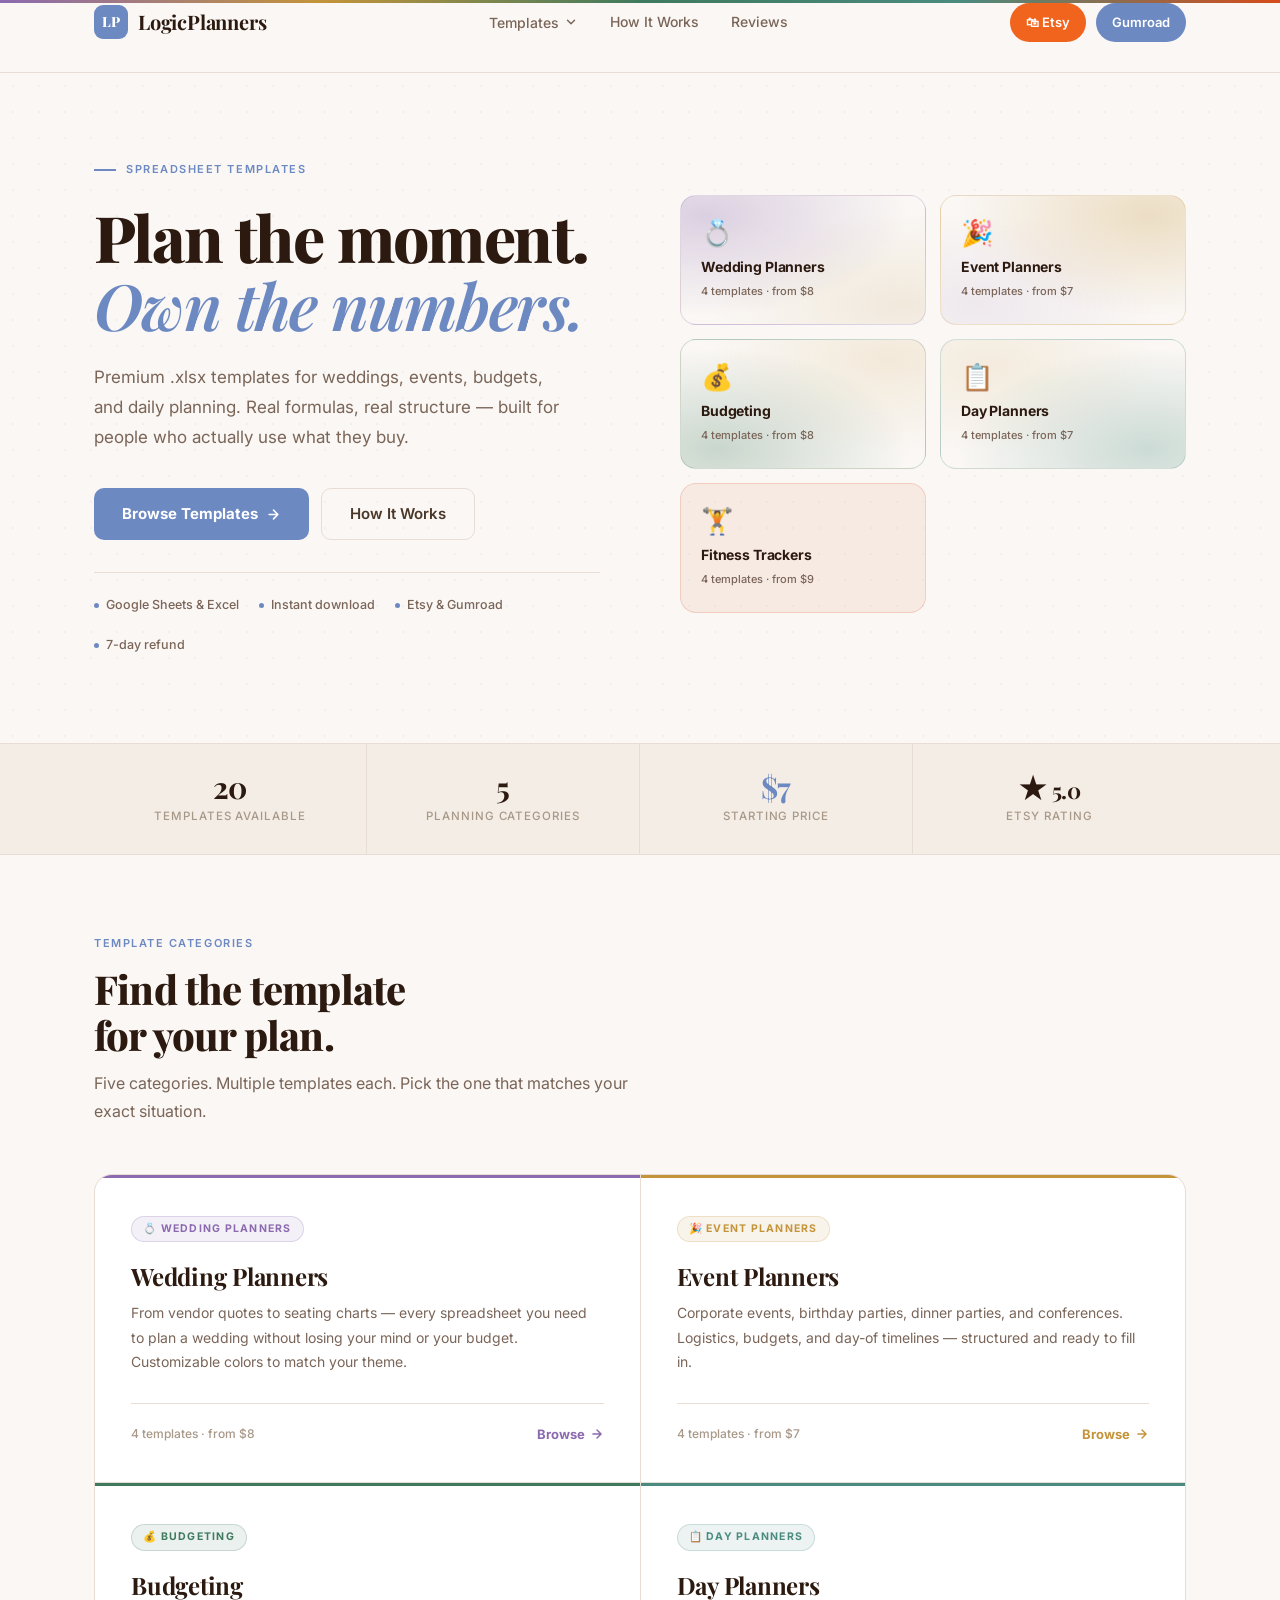
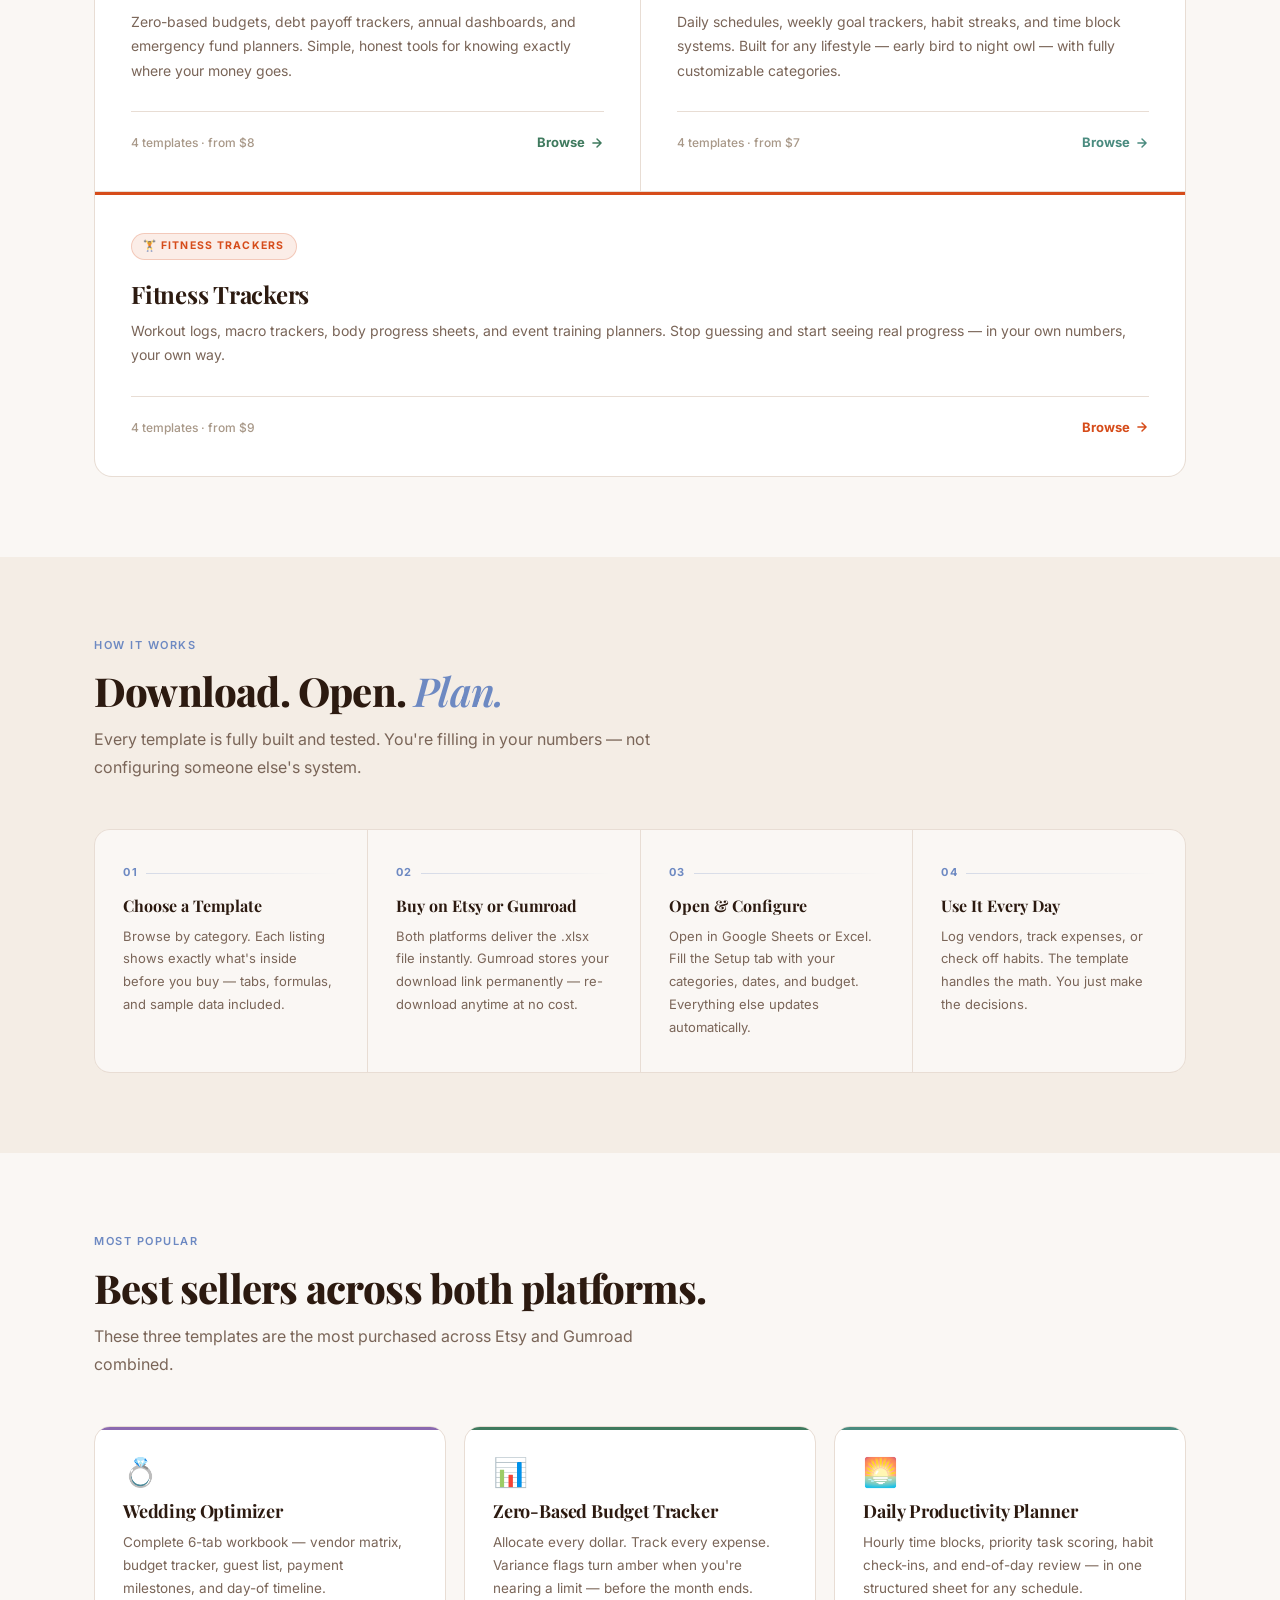
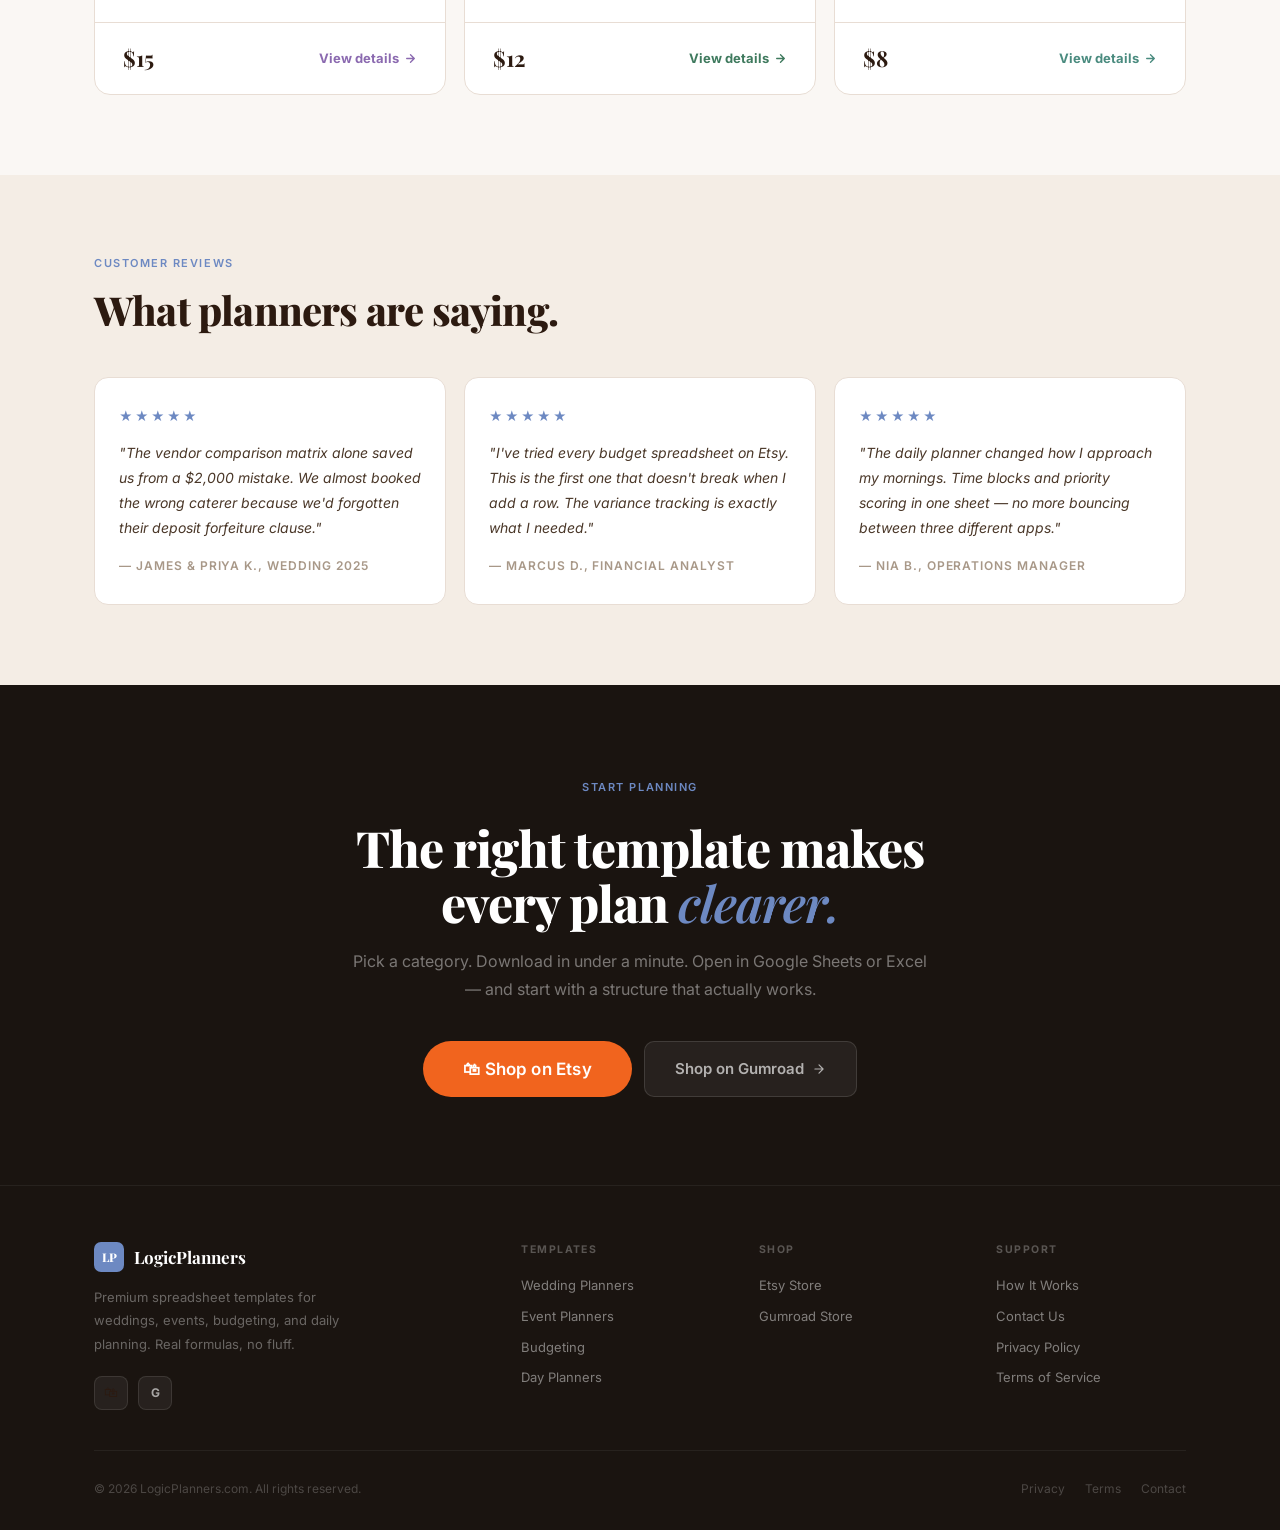
==== commit c7be7813: "Add Event Training Planner; add fitness category to homepage" ====
--- a/index.html
+++ b/index.html
@@ -37,6 +37,7 @@
       --events-color:     #C4943A;
       --budget-color:     #3F7A5E;
       --planner-color:    #4A8B7F;
+      --fitness-color:    #D64C1A;
     }
 
     body { background: var(--home-cream); color: var(--home-ink); }
@@ -48,7 +49,8 @@
         var(--wedding-color),
         var(--events-color),
         var(--budget-color),
-        var(--planner-color)
+        var(--planner-color),
+        var(--fitness-color)
       );
     }
 
@@ -239,6 +241,7 @@
     .home-cat-tile-events  { border-top: 3px solid var(--events-color); }
     .home-cat-tile-budget  { border-top: 3px solid var(--budget-color); }
     .home-cat-tile-planner { border-top: 3px solid var(--planner-color); }
+    .home-cat-tile-fitness { border-top: 3px solid var(--fitness-color); }
 
     .home-cat-chip {
       display: inline-flex; align-items: center; gap: 6px;
@@ -250,6 +253,7 @@
     .chip-events  { background: rgba(196,148,58,0.10);  color: var(--events-color);  border: 1px solid rgba(196,148,58,0.22); }
     .chip-budget  { background: rgba(63,122,94,0.10);   color: var(--budget-color);  border: 1px solid rgba(63,122,94,0.22); }
     .chip-planner { background: rgba(74,139,127,0.10);  color: var(--planner-color); border: 1px solid rgba(74,139,127,0.22); }
+    .chip-fitness { background: rgba(214,76,26,0.10);   color: var(--fitness-color); border: 1px solid rgba(214,76,26,0.22); }
 
     .home-cat-name {
       font-family: var(--font-serif); font-size: 24px; font-weight: 700;
@@ -466,6 +470,7 @@
             <a href="event-planners.html"   class="nav-dropdown-item"><span class="nav-dropdown-icon">🎉</span>Event Planners</a>
             <a href="budgeting.html"        class="nav-dropdown-item"><span class="nav-dropdown-icon">💰</span>Budgeting</a>
             <a href="day-planners.html"     class="nav-dropdown-item"><span class="nav-dropdown-icon">📋</span>Day Planners</a>
+            <a href="fitness-trackers.html" class="nav-dropdown-item"><span class="nav-dropdown-icon">🏋️</span>Fitness Trackers</a>
           </div>
         </div>
         <a href="#how-it-works" class="nav-link">How It Works</a>
@@ -486,6 +491,7 @@
   <a href="event-planners.html"   class="nav-mobile-link">🎉 Event Planners</a>
   <a href="budgeting.html"        class="nav-mobile-link">💰 Budgeting</a>
   <a href="day-planners.html"     class="nav-mobile-link">📋 Day Planners</a>
+  <a href="fitness-trackers.html" class="nav-mobile-link">🏋️ Fitness Trackers</a>
   <a href="#how-it-works"         class="nav-mobile-link">How It Works</a>
   <a href="#testimonials"         class="nav-mobile-link">Reviews</a>
   <div class="nav-mobile-btns">
@@ -562,6 +568,15 @@
           </span>
         </a>
 
+        <a href="fitness-trackers.html" class="home-cat-preview" style="background:rgba(214,76,26,0.07);border:1px solid rgba(214,76,26,0.18);color:var(--fitness-color);">
+          <span class="home-cat-preview-emoji">🏋️</span>
+          <div class="home-cat-preview-name">Fitness Trackers</div>
+          <div class="home-cat-preview-count">4 templates · from $9</div>
+          <span class="home-cat-preview-arrow">
+            <svg width="13" height="13" viewBox="0 0 24 24" fill="none" stroke="currentColor" stroke-width="2.5" stroke-linecap="round" stroke-linejoin="round"><path d="M5 12h14M12 5l7 7-7 7"/></svg>
+          </span>
+        </a>
+
       </div>
     </div>
   </div>
@@ -571,8 +586,8 @@
 <div class="home-stats">
   <div class="container" style="padding:0 24px;">
     <div class="home-stats-inner">
-      <div class="home-stat"><span class="home-stat-num">16</span><span class="home-stat-label">Templates available</span></div>
-      <div class="home-stat"><span class="home-stat-num">4</span><span class="home-stat-label">Planning categories</span></div>
+      <div class="home-stat"><span class="home-stat-num">20</span><span class="home-stat-label">Templates available</span></div>
+      <div class="home-stat"><span class="home-stat-num">5</span><span class="home-stat-label">Planning categories</span></div>
       <div class="home-stat"><span class="home-stat-num"><em>$7</em></span><span class="home-stat-label">Starting price</span></div>
       <div class="home-stat"><span class="home-stat-num">★ <span style="font-size:22px;font-family:var(--font-serif)">5.0</span></span><span class="home-stat-label">Etsy rating</span></div>
     </div>
@@ -586,7 +601,7 @@
   <div class="container">
     <span class="home-eyebrow" style="display:block;">Template Categories</span>
     <h2 class="home-heading">Find the template<br>for your plan.</h2>
-    <p class="home-subheading">Four categories. Multiple templates each. Pick the one that matches your exact situation.</p>
+    <p class="home-subheading">Five categories. Multiple templates each. Pick the one that matches your exact situation.</p>
     <div class="home-cat-grid">
 
       <a href="wedding-planners.html" class="home-cat-tile home-cat-tile-wedding">
@@ -635,6 +650,19 @@
         <div class="home-cat-footer">
           <span class="home-cat-count">4 templates · from $7</span>
           <span class="home-cat-link" style="color:var(--planner-color);">
+            Browse
+            <svg width="14" height="14" viewBox="0 0 24 24" fill="none" stroke="currentColor" stroke-width="2.5" stroke-linecap="round" stroke-linejoin="round"><path d="M5 12h14M12 5l7 7-7 7"/></svg>
+          </span>
+        </div>
+      </a>
+
+      <a href="fitness-trackers.html" class="home-cat-tile home-cat-tile-fitness" style="grid-column: 1 / -1;">
+        <span class="home-cat-chip chip-fitness">🏋️ Fitness Trackers</span>
+        <div class="home-cat-name">Fitness Trackers</div>
+        <p class="home-cat-desc">Workout logs, macro trackers, body progress sheets, and event training planners. Stop guessing and start seeing real progress — in your own numbers, your own way.</p>
+        <div class="home-cat-footer">
+          <span class="home-cat-count">4 templates · from $9</span>
+          <span class="home-cat-link" style="color:var(--fitness-color);">
             Browse
             <svg width="14" height="14" viewBox="0 0 24 24" fill="none" stroke="currentColor" stroke-width="2.5" stroke-linecap="round" stroke-linejoin="round"><path d="M5 12h14M12 5l7 7-7 7"/></svg>
           </span>
--- a/styles.css
+++ b/styles.css
@@ -118,7 +118,7 @@
 .nav-logo { display: flex; align-items: center; gap: 10px; flex-shrink: 0; }
 .nav-logo-mark {
   width: 34px; height: 34px;
-  background: #2563EB;
+  background: #6D89C2;
   border-radius: 9px; display: flex; align-items: center; justify-content: center;
   font-family: var(--font-serif); font-size: 14px; font-weight: 800; color: #fff;
 }
@@ -490,7 +490,7 @@
 .footer-brand-logo { display: flex; align-items: center; gap: 10px; margin-bottom: 14px; }
 .footer-logo-mark {
   width: 30px; height: 30px;
-  background: #2563EB;
+  background: #6D89C2;
   border-radius: 7px; display: flex; align-items: center; justify-content: center;
   font-family: var(--font-serif); font-size: 12px; font-weight: 800; color: #fff;
 }
